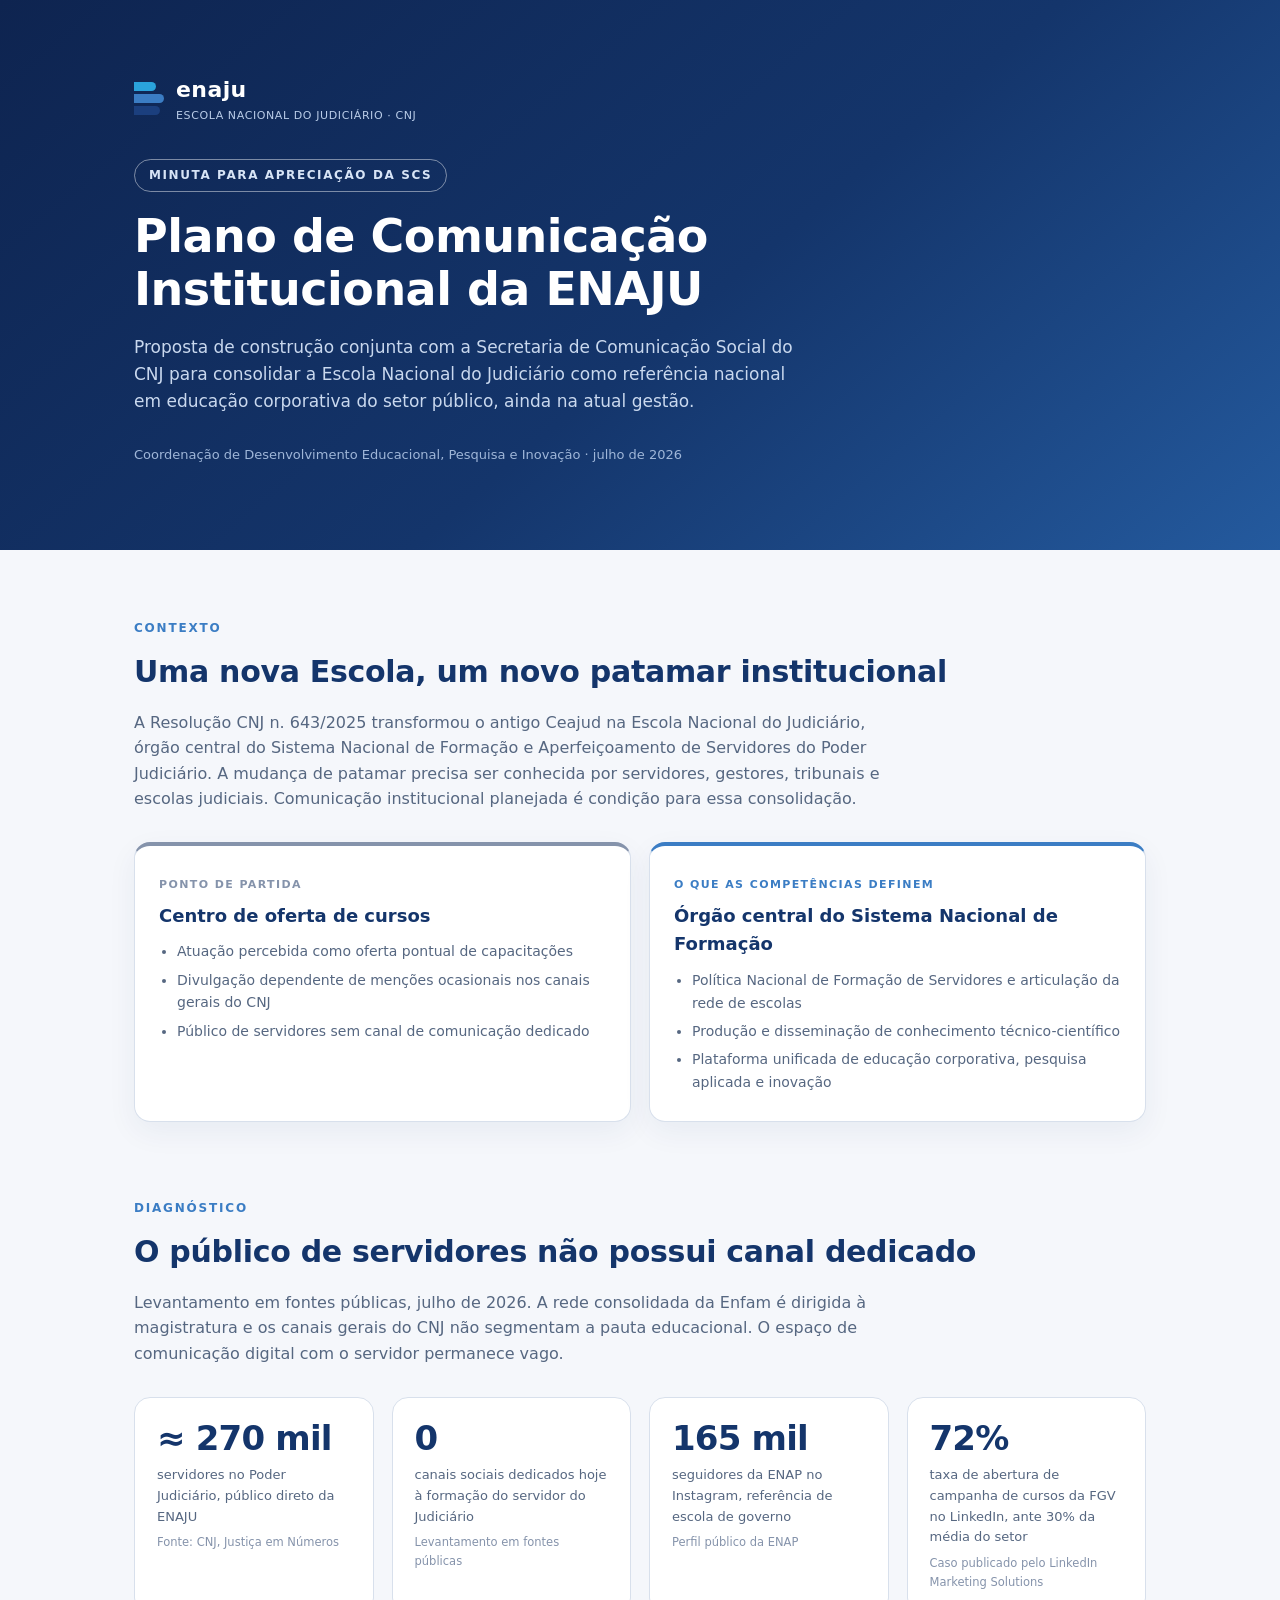
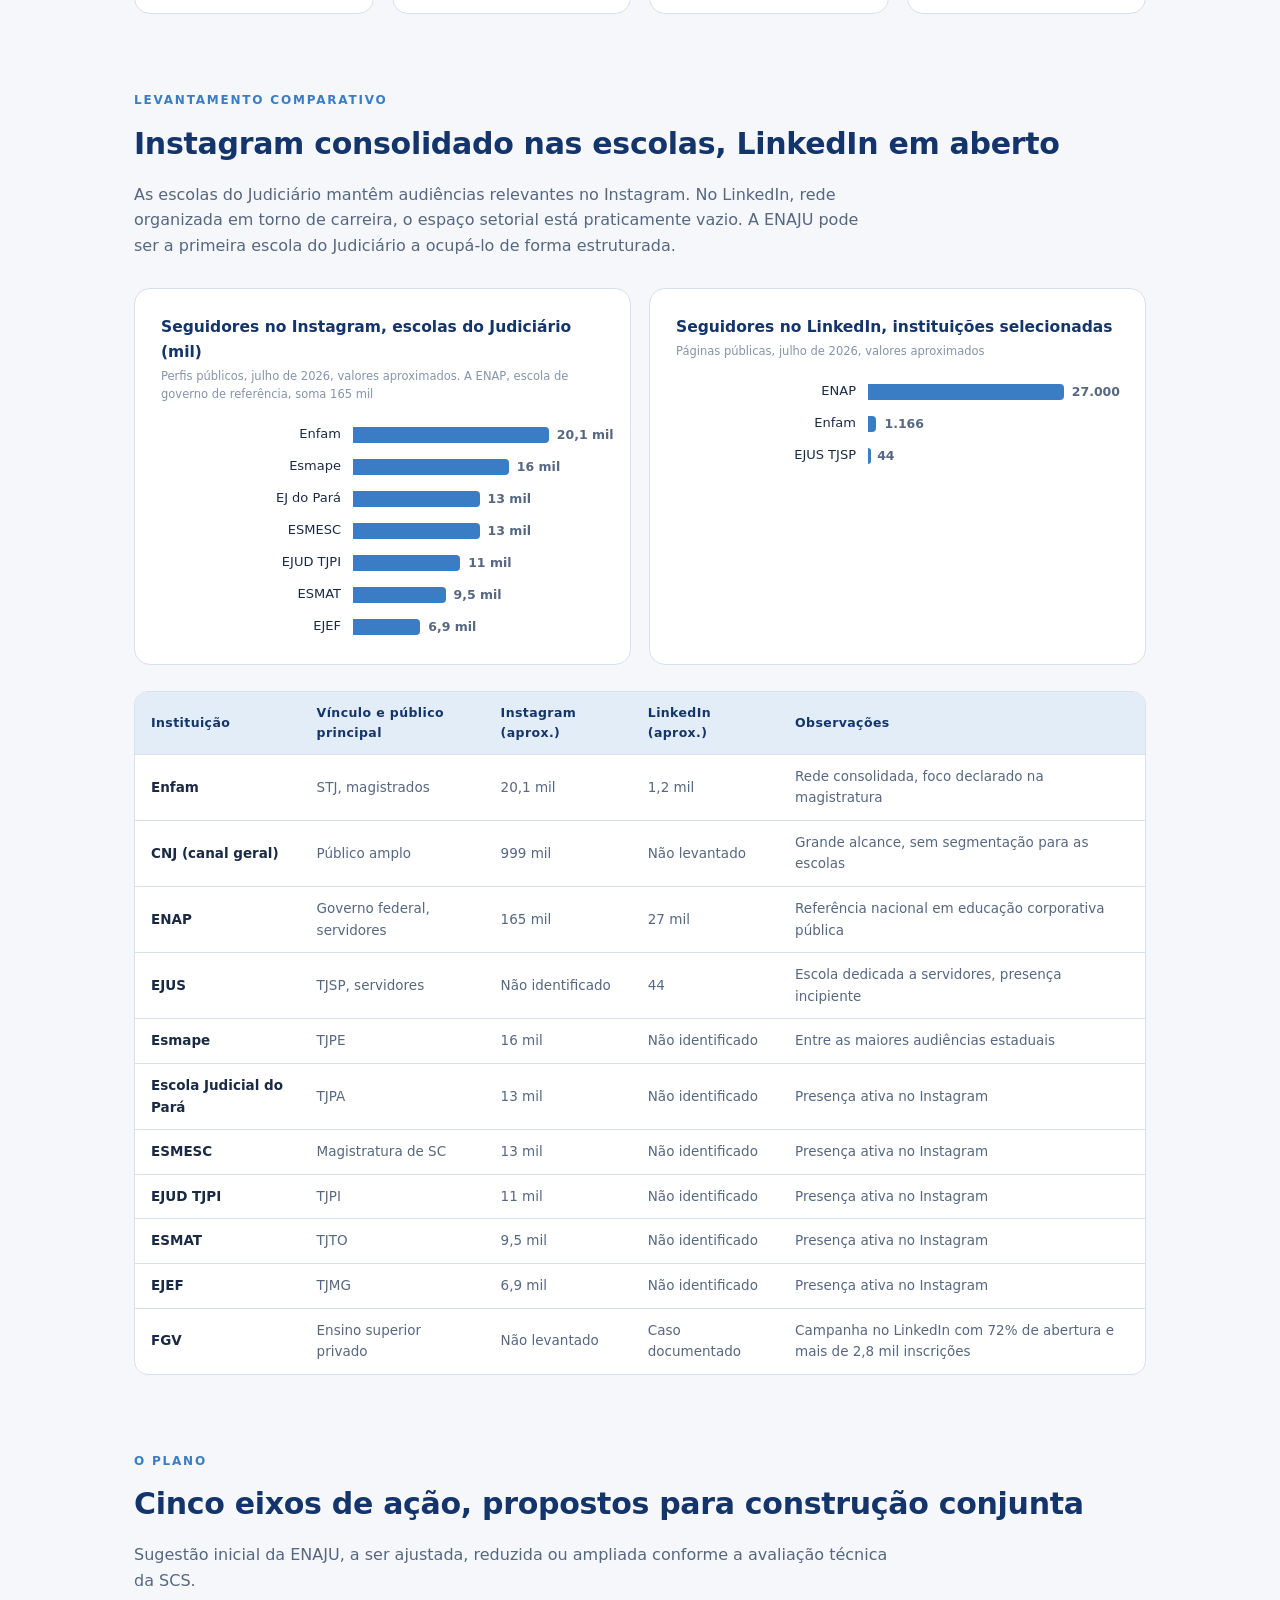
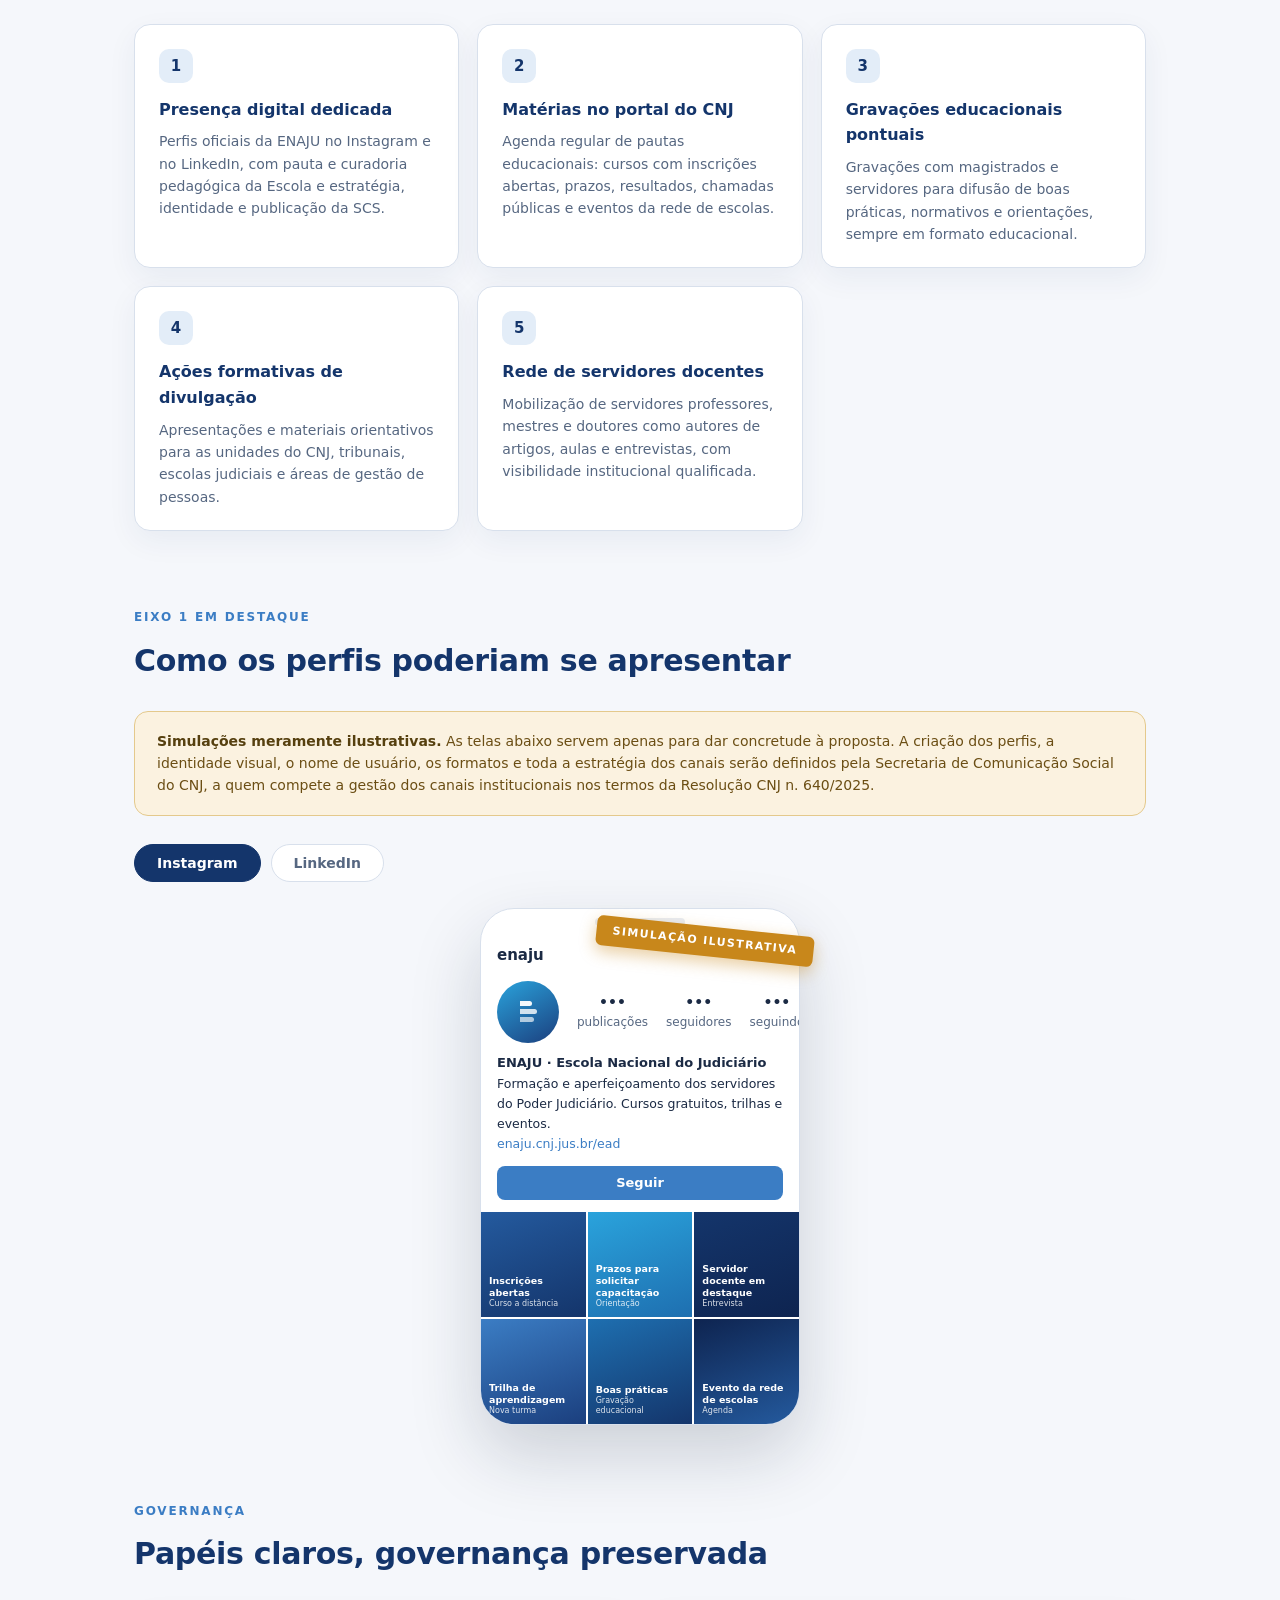
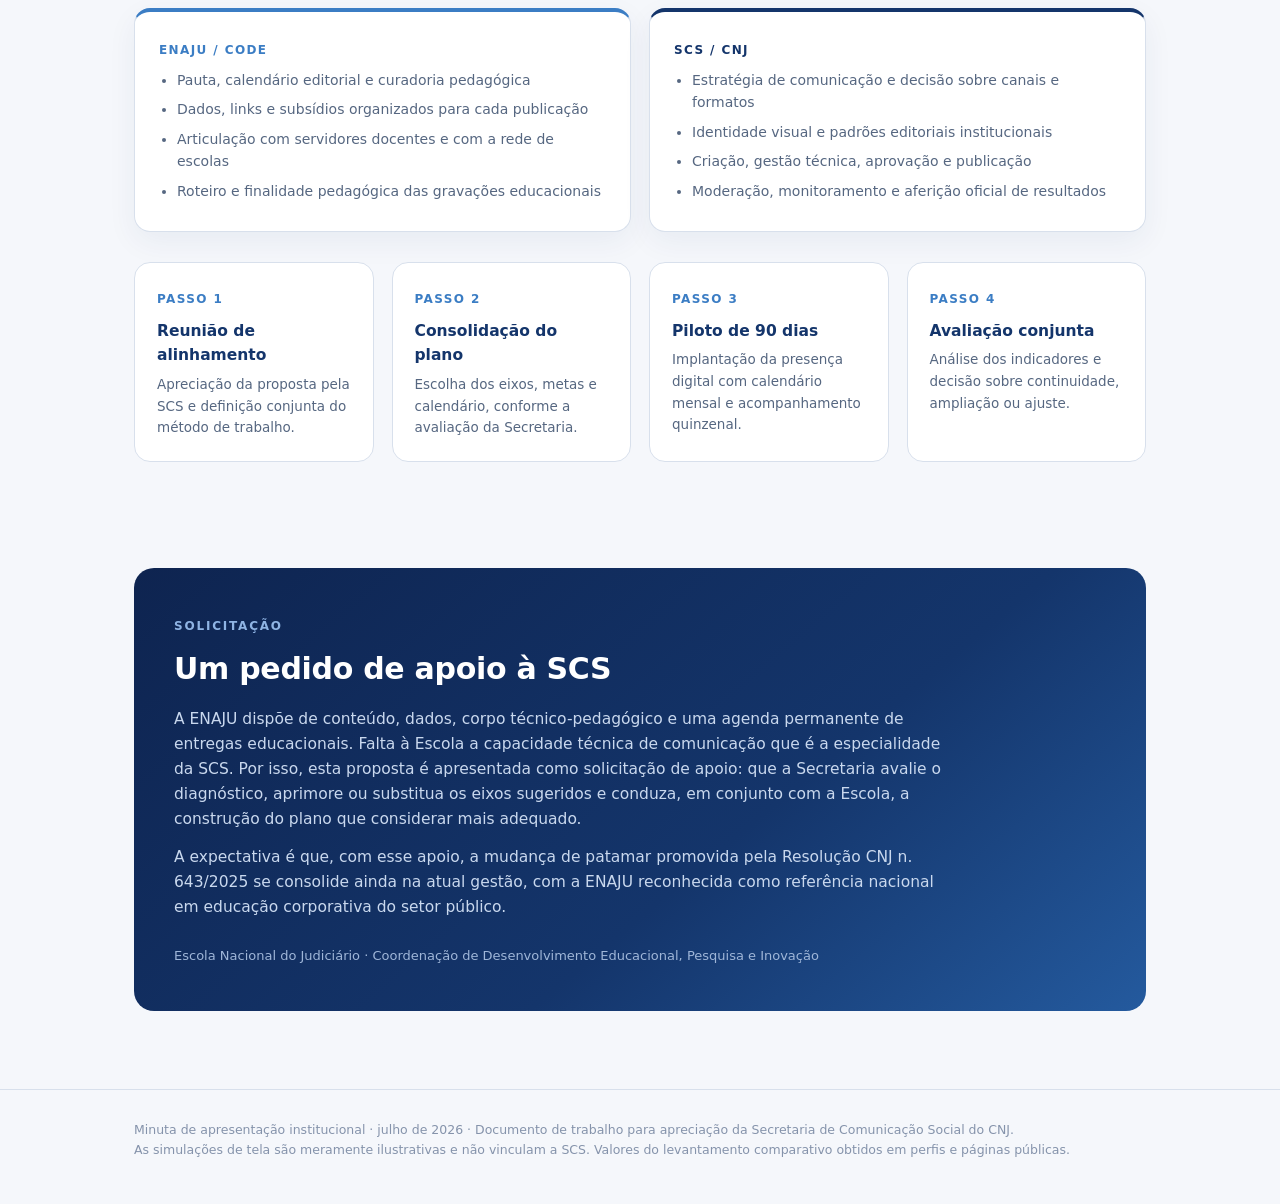
==== painel-cursos/plano-comunicacao.html @ 7cca972a "Publica apresentacao do Plano de Comunicacao Institucional da ENAJU Co-Authored-By: Claude Fable 5 <" ====
<!doctype html>
<html lang="pt-BR">
<head>
<meta charset="utf-8">
<meta name="viewport" content="width=device-width, initial-scale=1">
<title>Plano de Comunicação Institucional da ENAJU</title>
<style>
  :root {
    color-scheme: light;
    --navy: #14356B;
    --azure: #3B7DC4;
    --azure-soft: #E3EDF8;
    --sky: #2AA3DC;
    --deep: #1B3F7E;
    --ink: #1B2A44;
    --dim: #566781;
    --muted: #8593AB;
    --paper: #F5F7FB;
    --card: #FFFFFF;
    --rule: #D8E0EC;
    --gold: #C8871B;
    --gold-bg: #FBF2E0;
  }
  * { box-sizing: border-box; margin: 0; }
  html { scroll-behavior: smooth; }
  body {
    background: var(--paper);
    color: var(--ink);
    font-family: "Segoe UI", system-ui, -apple-system, sans-serif;
    line-height: 1.6;
  }
  .wrap { max-width: 1060px; margin: 0 auto; padding: 0 24px; }

  /* ---------- marca ---------- */
  .logo { display: inline-flex; align-items: center; gap: 12px; }
  .logo-books { display: flex; flex-direction: column; gap: 3px; align-items: flex-start; }
  .logo-books span { display: block; height: 9px; border-radius: 0 6px 6px 0; }
  .logo-books span:nth-child(1) { width: 22px; background: var(--sky); }
  .logo-books span:nth-child(2) { width: 30px; background: var(--azure); }
  .logo-books span:nth-child(3) { width: 26px; background: var(--deep); }
  .logo-name { font-weight: 700; letter-spacing: .4px; color: #5A5F66; font-size: 22px; }
  .logo-name small { display: block; font-weight: 400; font-size: 11px; letter-spacing: .6px; color: var(--dim); }

  /* ---------- hero ---------- */
  header.hero {
    background: linear-gradient(140deg, #0E2450 0%, var(--navy) 55%, #245A9E 100%);
    color: #fff; padding: 72px 0 84px;
  }
  header.hero .logo-name { color: #fff; }
  header.hero .logo-name small { color: #B9CCE8; }
  .hero-badge {
    display: inline-block; margin: 34px 0 18px; padding: 6px 14px;
    border: 1px solid rgba(255,255,255,.45); border-radius: 999px;
    font-size: 12px; letter-spacing: 1.6px; font-weight: 600; color: #D7E4F6;
  }
  header.hero h1 { font-size: clamp(30px, 4.6vw, 46px); line-height: 1.15; letter-spacing: -.5px; max-width: 20ch; }
  header.hero p.sub { margin-top: 18px; max-width: 62ch; font-size: 17px; color: #C9D8EE; }
  .hero-meta { margin-top: 30px; font-size: 13px; color: #9FB6D8; }

  /* ---------- seções ---------- */
  section { padding: 64px 0 8px; }
  .eyebrow { font-size: 12px; font-weight: 700; letter-spacing: 1.8px; color: var(--azure); text-transform: uppercase; }
  h2 { font-size: clamp(22px, 3vw, 30px); letter-spacing: -.3px; margin: 8px 0 14px; color: var(--navy); }
  p.lead { max-width: 74ch; color: var(--dim); font-size: 16px; }

  .js .reveal { opacity: 0; transform: translateY(22px); transition: opacity .6s ease, transform .6s ease; }
  .js .reveal.visible { opacity: 1; transform: none; }
  @media print { .js .reveal { opacity: 1; transform: none; } }

  /* ---------- cards ---------- */
  .grid { display: grid; gap: 18px; margin-top: 30px; }
  .grid.c2 { grid-template-columns: repeat(auto-fit, minmax(300px, 1fr)); }
  .grid.c3 { grid-template-columns: repeat(auto-fit, minmax(240px, 1fr)); }
  .card {
    background: var(--card); border: 1px solid var(--rule); border-radius: 16px;
    padding: 24px 24px 22px; box-shadow: 0 10px 30px rgba(20,53,107,.06);
  }
  .card h3 { font-size: 16px; color: var(--navy); margin-bottom: 8px; }
  .card p { font-size: 14px; color: var(--dim); }
  .num {
    width: 34px; height: 34px; border-radius: 10px; display: grid; place-items: center;
    background: var(--azure-soft); color: var(--navy); font-weight: 700; font-size: 15px;
    margin-bottom: 14px;
  }

  .depara { display: grid; grid-template-columns: repeat(auto-fit, minmax(300px, 1fr)); gap: 18px; margin-top: 30px; }
  .depara .card.antes { border-top: 4px solid var(--muted); }
  .depara .card.depois { border-top: 4px solid var(--azure); }
  .depara .tag { font-size: 11px; font-weight: 700; letter-spacing: 1.4px; color: var(--muted); }
  .depara .card.depois .tag { color: var(--azure); }
  .depara h3 { font-size: 18px; margin: 6px 0 10px; }
  .depara ul { padding-left: 18px; font-size: 14px; color: var(--dim); }
  .depara li { margin: 6px 0; }

  /* ---------- stat tiles ---------- */
  .stats { display: grid; grid-template-columns: repeat(auto-fit, minmax(210px, 1fr)); gap: 18px; margin-top: 30px; }
  .stat { background: var(--card); border: 1px solid var(--rule); border-radius: 16px; padding: 22px; }
  .stat .v { font-size: 34px; font-weight: 700; letter-spacing: -.8px; color: var(--navy); line-height: 1.1; }
  .stat .l { margin-top: 8px; font-size: 13px; color: var(--dim); }
  .stat .s { margin-top: 6px; font-size: 11.5px; color: var(--muted); }

  /* ---------- gráficos de barras ---------- */
  .chart-card { background: var(--card); border: 1px solid var(--rule); border-radius: 16px; padding: 26px; }
  .chart-card h3 { font-size: 15.5px; color: var(--navy); }
  .chart-card .src { font-size: 11.5px; color: var(--muted); margin-top: 2px; }
  .bars { margin-top: 20px; display: grid; gap: 10px; }
  .brow { display: grid; grid-template-columns: 180px 1fr; align-items: center; gap: 12px; }
  .brow .bl { font-size: 13px; color: var(--ink); text-align: right; }
  .btrack { position: relative; height: 22px; }
  .bar {
    position: absolute; left: 0; top: 3px; height: 16px; min-width: 3px;
    background: var(--azure); border-radius: 0 4px 4px 0;
    transform-origin: left; transform: scaleX(0); transition: transform .8s cubic-bezier(.2,.7,.2,1);
    cursor: default;
  }
  .visible .bar { transform: scaleX(1); }
  .bv { position: absolute; top: 1px; font-size: 12.5px; font-weight: 600; color: var(--dim); white-space: nowrap; }
  #tooltip {
    position: fixed; z-index: 50; pointer-events: none; display: none;
    background: var(--navy); color: #fff; font-size: 12.5px; padding: 7px 11px;
    border-radius: 8px; box-shadow: 0 8px 24px rgba(14,31,58,.3);
  }

  /* ---------- tabela ---------- */
  .tbl-wrap { overflow-x: auto; margin-top: 26px; border: 1px solid var(--rule); border-radius: 14px; background: var(--card); }
  table { border-collapse: collapse; width: 100%; font-size: 13.5px; min-width: 720px; }
  th, td { padding: 11px 16px; text-align: left; border-bottom: 1px solid var(--rule); }
  th { background: var(--azure-soft); color: var(--navy); font-size: 12.5px; letter-spacing: .4px; }
  td { color: var(--dim); }
  td:first-child { color: var(--ink); font-weight: 600; }
  tr:last-child td { border-bottom: 0; }

  /* ---------- mockups ---------- */
  .disclaimer {
    margin-top: 26px; border: 1px solid #E4C98C; background: var(--gold-bg);
    border-radius: 14px; padding: 18px 22px; font-size: 14px; color: #6B4E14;
  }
  .disclaimer strong { color: #56400F; }
  .tabs { display: flex; gap: 10px; margin-top: 28px; }
  .tabs button {
    border: 1px solid var(--rule); background: var(--card); color: var(--dim);
    padding: 10px 22px; border-radius: 999px; font-size: 14px; font-weight: 600;
    cursor: pointer; transition: all .15s ease; font-family: inherit;
  }
  .tabs button.active { background: var(--navy); border-color: var(--navy); color: #fff; }
  .mock-stage { margin-top: 26px; display: grid; place-items: center; }
  .mock-panel { display: none; width: 100%; }
  .mock-panel.active { display: grid; place-items: center; animation: fadein .4s ease; }
  @keyframes fadein { from { opacity: 0; transform: translateY(10px); } to { opacity: 1; transform: none; } }

  .mockshell { position: relative; }
  .ribbon {
    position: absolute; z-index: 5; top: 18px; right: -14px;
    background: var(--gold); color: #fff; font-size: 11px; font-weight: 700;
    letter-spacing: 1.4px; padding: 6px 16px; border-radius: 6px;
    transform: rotate(6deg); box-shadow: 0 6px 16px rgba(200,135,27,.4);
  }

  /* Instagram phone */
  .phone {
    width: 320px; background: #fff; border: 1px solid var(--rule); border-radius: 34px;
    box-shadow: 0 30px 70px rgba(14,31,58,.18); overflow: hidden;
  }
  .phone .notch { height: 26px; display: grid; place-items: center; }
  .phone .notch i { width: 90px; height: 8px; border-radius: 999px; background: #E8ECF3; }
  .ig-top { display: flex; align-items: center; justify-content: space-between; padding: 8px 16px 0; font-weight: 700; font-size: 15px; }
  .ig-top .dots { color: var(--muted); letter-spacing: 2px; }
  .ig-head { display: flex; gap: 18px; align-items: center; padding: 14px 16px 6px; }
  .avatar {
    width: 62px; height: 62px; border-radius: 50%; flex: 0 0 auto;
    background: linear-gradient(150deg, var(--sky), var(--deep));
    display: grid; place-items: center;
  }
  .avatar .logo-books span { height: 5px; border-radius: 0 3px 3px 0; }
  .avatar .logo-books span:nth-child(1) { width: 12px; background: #fff; opacity: .95; }
  .avatar .logo-books span:nth-child(2) { width: 17px; background: #fff; opacity: .8; }
  .avatar .logo-books span:nth-child(3) { width: 14px; background: #fff; opacity: .65; }
  .ig-stats { display: flex; gap: 18px; font-size: 12px; color: var(--dim); text-align: center; }
  .ig-stats b { display: block; font-size: 14px; color: var(--ink); }
  .ig-bio { padding: 4px 16px 12px; font-size: 12.5px; }
  .ig-bio b { font-size: 13px; }
  .ig-bio .link { color: var(--azure); }
  .ig-btn { margin: 0 16px 12px; text-align: center; background: var(--azure); color: #fff; font-size: 13px; font-weight: 600; border-radius: 8px; padding: 7px; }
  .ig-grid { display: grid; grid-template-columns: repeat(3, 1fr); gap: 2px; }
  .post {
    aspect-ratio: 1; display: flex; flex-direction: column; justify-content: flex-end;
    padding: 8px; color: #fff; font-size: 9.5px; font-weight: 600; line-height: 1.25;
  }
  .post small { font-weight: 400; opacity: .85; font-size: 8px; }
  .p1 { background: linear-gradient(160deg, #245A9E, #14356B); }
  .p2 { background: linear-gradient(160deg, #2AA3DC, #1E6FB0); }
  .p3 { background: linear-gradient(160deg, #14356B, #0E2450); }
  .p4 { background: linear-gradient(160deg, #3B7DC4, #1B3F7E); }
  .p5 { background: linear-gradient(160deg, #1E6FB0, #14356B); }
  .p6 { background: linear-gradient(160deg, #0E2450, #245A9E); }

  /* LinkedIn card */
  .li-card {
    width: min(560px, 100%); background: #fff; border: 1px solid var(--rule);
    border-radius: 16px; overflow: hidden; box-shadow: 0 30px 70px rgba(14,31,58,.18);
  }
  .li-banner { height: 96px; background: linear-gradient(120deg, #0E2450, #245A9E 60%, #2AA3DC); position: relative; }
  .li-banner .logo-name { position: absolute; right: 18px; bottom: 12px; color: #fff; font-size: 16px; opacity: .9; }
  .li-body { padding: 0 22px 20px; }
  .li-avatar {
    width: 84px; height: 84px; border-radius: 12px; border: 3px solid #fff;
    margin-top: -42px; background: linear-gradient(150deg, var(--sky), var(--deep));
    display: grid; place-items: center;
  }
  .li-avatar .logo-books span { height: 7px; }
  .li-avatar .logo-books span:nth-child(1) { width: 16px; background: #fff; opacity: .95; }
  .li-avatar .logo-books span:nth-child(2) { width: 23px; background: #fff; opacity: .8; }
  .li-avatar .logo-books span:nth-child(3) { width: 19px; background: #fff; opacity: .65; }
  .li-body h3 { font-size: 19px; margin-top: 10px; color: var(--ink); }
  .li-body .sub { font-size: 13.5px; color: var(--dim); }
  .li-body .meta { font-size: 12.5px; color: var(--muted); margin-top: 4px; }
  .li-actions { display: flex; gap: 10px; margin-top: 14px; }
  .li-actions .follow { background: var(--azure); color: #fff; font-weight: 600; font-size: 13.5px; border-radius: 999px; padding: 7px 20px; }
  .li-actions .more { border: 1px solid var(--rule); color: var(--dim); font-size: 13.5px; border-radius: 999px; padding: 7px 20px; }
  .li-post { border-top: 1px solid var(--rule); margin-top: 18px; padding-top: 16px; }
  .li-post .ph { display: flex; gap: 10px; align-items: center; }
  .li-post .ph .mini { width: 38px; height: 38px; border-radius: 8px; background: linear-gradient(150deg, var(--sky), var(--deep)); }
  .li-post .ph b { font-size: 13.5px; display: block; }
  .li-post .ph small { font-size: 11.5px; color: var(--muted); }
  .li-post p { font-size: 13px; color: var(--ink); margin-top: 10px; }
  .li-post .thumb {
    margin-top: 12px; border-radius: 10px; padding: 22px 20px; color: #fff;
    background: linear-gradient(140deg, #14356B, #2AA3DC);
    font-weight: 700; font-size: 16px; line-height: 1.3;
  }
  .li-post .thumb small { display: block; font-weight: 400; font-size: 11.5px; opacity: .85; margin-top: 6px; }
  .li-post .react { margin-top: 10px; font-size: 12px; color: var(--muted); }

  /* ---------- matriz / timeline ---------- */
  .matriz { display: grid; grid-template-columns: repeat(auto-fit, minmax(300px, 1fr)); gap: 18px; margin-top: 30px; }
  .matriz .card ul { padding-left: 18px; font-size: 14px; color: var(--dim); }
  .matriz .card li { margin: 7px 0; }
  .matriz .who { font-size: 12px; font-weight: 700; letter-spacing: 1.4px; }
  .matriz .enaju .who { color: var(--azure); }
  .matriz .scs .who { color: var(--navy); }
  .matriz .card.enaju { border-top: 4px solid var(--azure); }
  .matriz .card.scs { border-top: 4px solid var(--navy); }

  .timeline { display: grid; grid-template-columns: repeat(auto-fit, minmax(220px, 1fr)); gap: 18px; margin-top: 30px; }
  .step { position: relative; background: var(--card); border: 1px solid var(--rule); border-radius: 16px; padding: 22px; }
  .step .k { font-size: 12px; font-weight: 700; letter-spacing: 1.4px; color: var(--azure); }
  .step h3 { font-size: 15.5px; color: var(--navy); margin: 8px 0 6px; }
  .step p { font-size: 13.5px; color: var(--dim); }

  /* ---------- pedido ---------- */
  .pedido {
    margin-top: 34px; background: linear-gradient(140deg, #0E2450, var(--navy) 60%, #245A9E);
    border-radius: 20px; color: #fff; padding: 44px 40px;
  }
  .pedido h2 { color: #fff; }
  .pedido p { max-width: 78ch; color: #C9D8EE; font-size: 15.5px; }
  .pedido .sig { margin-top: 26px; font-size: 13px; color: #9FB6D8; }

  footer.page {
    margin-top: 70px; padding: 30px 0 44px; border-top: 1px solid var(--rule);
    font-size: 12.5px; color: var(--muted);
  }
  @media (max-width: 640px) {
    .brow { grid-template-columns: 110px 1fr; }
    .brow .bl { font-size: 11.5px; }
    header.hero { padding: 52px 0 60px; }
  }
</style>
</head>
<body>

<div id="tooltip" role="presentation"></div>

<header class="hero">
  <div class="wrap">
    <span class="logo" aria-label="ENAJU">
      <span class="logo-books" aria-hidden="true"><span></span><span></span><span></span></span>
      <span class="logo-name">enaju<small>ESCOLA NACIONAL DO JUDICIÁRIO · CNJ</small></span>
    </span>
    <div><span class="hero-badge">MINUTA PARA APRECIAÇÃO DA SCS</span></div>
    <h1>Plano de Comunicação Institucional da ENAJU</h1>
    <p class="sub">Proposta de construção conjunta com a Secretaria de Comunicação Social do CNJ para consolidar a Escola Nacional do Judiciário como referência nacional em educação corporativa do setor público, ainda na atual gestão.</p>
    <p class="hero-meta">Coordenação de Desenvolvimento Educacional, Pesquisa e Inovação · julho de 2026</p>
  </div>
</header>

<section>
  <div class="wrap reveal">
    <span class="eyebrow">Contexto</span>
    <h2>Uma nova Escola, um novo patamar institucional</h2>
    <p class="lead">A Resolução CNJ n. 643/2025 transformou o antigo Ceajud na Escola Nacional do Judiciário, órgão central do Sistema Nacional de Formação e Aperfeiçoamento de Servidores do Poder Judiciário. A mudança de patamar precisa ser conhecida por servidores, gestores, tribunais e escolas judiciais. Comunicação institucional planejada é condição para essa consolidação.</p>
    <div class="depara">
      <div class="card antes">
        <span class="tag">PONTO DE PARTIDA</span>
        <h3>Centro de oferta de cursos</h3>
        <ul>
          <li>Atuação percebida como oferta pontual de capacitações</li>
          <li>Divulgação dependente de menções ocasionais nos canais gerais do CNJ</li>
          <li>Público de servidores sem canal de comunicação dedicado</li>
        </ul>
      </div>
      <div class="card depois">
        <span class="tag">O QUE AS COMPETÊNCIAS DEFINEM</span>
        <h3>Órgão central do Sistema Nacional de Formação</h3>
        <ul>
          <li>Política Nacional de Formação de Servidores e articulação da rede de escolas</li>
          <li>Produção e disseminação de conhecimento técnico-científico</li>
          <li>Plataforma unificada de educação corporativa, pesquisa aplicada e inovação</li>
        </ul>
      </div>
    </div>
  </div>
</section>

<section>
  <div class="wrap reveal">
    <span class="eyebrow">Diagnóstico</span>
    <h2>O público de servidores não possui canal dedicado</h2>
    <p class="lead">Levantamento em fontes públicas, julho de 2026. A rede consolidada da Enfam é dirigida à magistratura e os canais gerais do CNJ não segmentam a pauta educacional. O espaço de comunicação digital com o servidor permanece vago.</p>
    <div class="stats">
      <div class="stat"><div class="v">≈ 270 mil</div><div class="l">servidores no Poder Judiciário, público direto da ENAJU</div><div class="s">Fonte: CNJ, Justiça em Números</div></div>
      <div class="stat"><div class="v">0</div><div class="l">canais sociais dedicados hoje à formação do servidor do Judiciário</div><div class="s">Levantamento em fontes públicas</div></div>
      <div class="stat"><div class="v">165 mil</div><div class="l">seguidores da ENAP no Instagram, referência de escola de governo</div><div class="s">Perfil público da ENAP</div></div>
      <div class="stat"><div class="v">72%</div><div class="l">taxa de abertura de campanha de cursos da FGV no LinkedIn, ante 30% da média do setor</div><div class="s">Caso publicado pelo LinkedIn Marketing Solutions</div></div>
    </div>
  </div>
</section>

<section>
  <div class="wrap reveal">
    <span class="eyebrow">Levantamento comparativo</span>
    <h2>Instagram consolidado nas escolas, LinkedIn em aberto</h2>
    <p class="lead">As escolas do Judiciário mantêm audiências relevantes no Instagram. No LinkedIn, rede organizada em torno de carreira, o espaço setorial está praticamente vazio. A ENAJU pode ser a primeira escola do Judiciário a ocupá-lo de forma estruturada.</p>
    <div class="grid c2">
      <div class="chart-card">
        <h3>Seguidores no Instagram, escolas do Judiciário (mil)</h3>
        <p class="src">Perfis públicos, julho de 2026, valores aproximados. A ENAP, escola de governo de referência, soma 165 mil</p>
        <div class="bars" id="chart-ig"></div>
      </div>
      <div class="chart-card">
        <h3>Seguidores no LinkedIn, instituições selecionadas</h3>
        <p class="src">Páginas públicas, julho de 2026, valores aproximados</p>
        <div class="bars" id="chart-li"></div>
      </div>
    </div>
    <div class="tbl-wrap">
      <table aria-label="Tabela do levantamento comparativo">
        <thead>
          <tr><th>Instituição</th><th>Vínculo e público principal</th><th>Instagram (aprox.)</th><th>LinkedIn (aprox.)</th><th>Observações</th></tr>
        </thead>
        <tbody>
          <tr><td>Enfam</td><td>STJ, magistrados</td><td>20,1 mil</td><td>1,2 mil</td><td>Rede consolidada, foco declarado na magistratura</td></tr>
          <tr><td>CNJ (canal geral)</td><td>Público amplo</td><td>999 mil</td><td>Não levantado</td><td>Grande alcance, sem segmentação para as escolas</td></tr>
          <tr><td>ENAP</td><td>Governo federal, servidores</td><td>165 mil</td><td>27 mil</td><td>Referência nacional em educação corporativa pública</td></tr>
          <tr><td>EJUS</td><td>TJSP, servidores</td><td>Não identificado</td><td>44</td><td>Escola dedicada a servidores, presença incipiente</td></tr>
          <tr><td>Esmape</td><td>TJPE</td><td>16 mil</td><td>Não identificado</td><td>Entre as maiores audiências estaduais</td></tr>
          <tr><td>Escola Judicial do Pará</td><td>TJPA</td><td>13 mil</td><td>Não identificado</td><td>Presença ativa no Instagram</td></tr>
          <tr><td>ESMESC</td><td>Magistratura de SC</td><td>13 mil</td><td>Não identificado</td><td>Presença ativa no Instagram</td></tr>
          <tr><td>EJUD TJPI</td><td>TJPI</td><td>11 mil</td><td>Não identificado</td><td>Presença ativa no Instagram</td></tr>
          <tr><td>ESMAT</td><td>TJTO</td><td>9,5 mil</td><td>Não identificado</td><td>Presença ativa no Instagram</td></tr>
          <tr><td>EJEF</td><td>TJMG</td><td>6,9 mil</td><td>Não identificado</td><td>Presença ativa no Instagram</td></tr>
          <tr><td>FGV</td><td>Ensino superior privado</td><td>Não levantado</td><td>Caso documentado</td><td>Campanha no LinkedIn com 72% de abertura e mais de 2,8 mil inscrições</td></tr>
        </tbody>
      </table>
    </div>
  </div>
</section>

<section>
  <div class="wrap reveal">
    <span class="eyebrow">O plano</span>
    <h2>Cinco eixos de ação, propostos para construção conjunta</h2>
    <p class="lead">Sugestão inicial da ENAJU, a ser ajustada, reduzida ou ampliada conforme a avaliação técnica da SCS.</p>
    <div class="grid c3">
      <div class="card"><div class="num">1</div><h3>Presença digital dedicada</h3><p>Perfis oficiais da ENAJU no Instagram e no LinkedIn, com pauta e curadoria pedagógica da Escola e estratégia, identidade e publicação da SCS.</p></div>
      <div class="card"><div class="num">2</div><h3>Matérias no portal do CNJ</h3><p>Agenda regular de pautas educacionais: cursos com inscrições abertas, prazos, resultados, chamadas públicas e eventos da rede de escolas.</p></div>
      <div class="card"><div class="num">3</div><h3>Gravações educacionais pontuais</h3><p>Gravações com magistrados e servidores para difusão de boas práticas, normativos e orientações, sempre em formato educacional.</p></div>
      <div class="card"><div class="num">4</div><h3>Ações formativas de divulgação</h3><p>Apresentações e materiais orientativos para as unidades do CNJ, tribunais, escolas judiciais e áreas de gestão de pessoas.</p></div>
      <div class="card"><div class="num">5</div><h3>Rede de servidores docentes</h3><p>Mobilização de servidores professores, mestres e doutores como autores de artigos, aulas e entrevistas, com visibilidade institucional qualificada.</p></div>
    </div>
  </div>
</section>

<section>
  <div class="wrap reveal">
    <span class="eyebrow">Eixo 1 em destaque</span>
    <h2>Como os perfis poderiam se apresentar</h2>
    <div class="disclaimer">
      <strong>Simulações meramente ilustrativas.</strong> As telas abaixo servem apenas para dar concretude à proposta. A criação dos perfis, a identidade visual, o nome de usuário, os formatos e toda a estratégia dos canais serão definidos pela Secretaria de Comunicação Social do CNJ, a quem compete a gestão dos canais institucionais nos termos da Resolução CNJ n. 640/2025.
    </div>
    <div class="tabs" role="tablist">
      <button type="button" class="active" data-tab="ig" role="tab" aria-selected="true">Instagram</button>
      <button type="button" data-tab="li" role="tab" aria-selected="false">LinkedIn</button>
    </div>
    <div class="mock-stage">
      <div class="mock-panel active" id="tab-ig">
        <div class="mockshell">
          <span class="ribbon">SIMULAÇÃO ILUSTRATIVA</span>
          <div class="phone" aria-label="Simulação ilustrativa de perfil da ENAJU no Instagram">
            <div class="notch"><i></i></div>
            <div class="ig-top"><span>enaju</span><span class="dots">•••</span></div>
            <div class="ig-head">
              <span class="avatar"><span class="logo-books"><span></span><span></span><span></span></span></span>
              <div class="ig-stats">
                <span><b>•••</b>publicações</span>
                <span><b>•••</b>seguidores</span>
                <span><b>•••</b>seguindo</span>
              </div>
            </div>
            <div class="ig-bio">
              <b>ENAJU · Escola Nacional do Judiciário</b><br>
              Formação e aperfeiçoamento dos servidores do Poder Judiciário. Cursos gratuitos, trilhas e eventos.<br>
              <span class="link">enaju.cnj.jus.br/ead</span>
            </div>
            <div class="ig-btn">Seguir</div>
            <div class="ig-grid">
              <div class="post p1">Inscrições abertas<small>Curso a distância</small></div>
              <div class="post p2">Prazos para solicitar capacitação<small>Orientação</small></div>
              <div class="post p3">Servidor docente em destaque<small>Entrevista</small></div>
              <div class="post p4">Trilha de aprendizagem<small>Nova turma</small></div>
              <div class="post p5">Boas práticas<small>Gravação educacional</small></div>
              <div class="post p6">Evento da rede de escolas<small>Agenda</small></div>
            </div>
          </div>
        </div>
      </div>
      <div class="mock-panel" id="tab-li">
        <div class="mockshell">
          <span class="ribbon">SIMULAÇÃO ILUSTRATIVA</span>
          <div class="li-card" aria-label="Simulação ilustrativa de página da ENAJU no LinkedIn">
            <div class="li-banner"><span class="logo-name">enaju</span></div>
            <div class="li-body">
              <span class="li-avatar"><span class="logo-books"><span></span><span></span><span></span></span></span>
              <h3>ENAJU · Escola Nacional do Judiciário</h3>
              <p class="sub">Educação corporativa do Poder Judiciário. Cursos gratuitos, trilhas e desenvolvimento de carreira para servidores.</p>
              <p class="meta">Administração pública · Brasília, DF</p>
              <div class="li-actions"><span class="follow">+ Seguir</span><span class="more">Visitar site</span></div>
              <div class="li-post">
                <div class="ph">
                  <span class="mini"></span>
                  <span><b>ENAJU · Escola Nacional do Judiciário</b><small>Publicação ilustrativa</small></span>
                </div>
                <p>Estão abertas as inscrições para novo curso a distância, gratuito e com certificação, no ambiente virtual de aprendizagem da Escola.</p>
                <div class="thumb">Formação que avança com a sua carreira<small>enaju.cnj.jus.br/ead</small></div>
                <div class="react">Gostei · Comentar · Compartilhar</div>
              </div>
            </div>
          </div>
        </div>
      </div>
    </div>
  </div>
</section>

<section>
  <div class="wrap reveal">
    <span class="eyebrow">Governança</span>
    <h2>Papéis claros, governança preservada</h2>
    <div class="matriz">
      <div class="card enaju">
        <span class="who">ENAJU / CODE</span>
        <ul>
          <li>Pauta, calendário editorial e curadoria pedagógica</li>
          <li>Dados, links e subsídios organizados para cada publicação</li>
          <li>Articulação com servidores docentes e com a rede de escolas</li>
          <li>Roteiro e finalidade pedagógica das gravações educacionais</li>
        </ul>
      </div>
      <div class="card scs">
        <span class="who">SCS / CNJ</span>
        <ul>
          <li>Estratégia de comunicação e decisão sobre canais e formatos</li>
          <li>Identidade visual e padrões editoriais institucionais</li>
          <li>Criação, gestão técnica, aprovação e publicação</li>
          <li>Moderação, monitoramento e aferição oficial de resultados</li>
        </ul>
      </div>
    </div>
    <div class="timeline">
      <div class="step"><span class="k">PASSO 1</span><h3>Reunião de alinhamento</h3><p>Apreciação da proposta pela SCS e definição conjunta do método de trabalho.</p></div>
      <div class="step"><span class="k">PASSO 2</span><h3>Consolidação do plano</h3><p>Escolha dos eixos, metas e calendário, conforme a avaliação da Secretaria.</p></div>
      <div class="step"><span class="k">PASSO 3</span><h3>Piloto de 90 dias</h3><p>Implantação da presença digital com calendário mensal e acompanhamento quinzenal.</p></div>
      <div class="step"><span class="k">PASSO 4</span><h3>Avaliação conjunta</h3><p>Análise dos indicadores e decisão sobre continuidade, ampliação ou ajuste.</p></div>
    </div>
  </div>
</section>

<section>
  <div class="wrap reveal">
    <div class="pedido">
      <span class="eyebrow" style="color:#8FB4E4">Solicitação</span>
      <h2>Um pedido de apoio à SCS</h2>
      <p>A ENAJU dispõe de conteúdo, dados, corpo técnico-pedagógico e uma agenda permanente de entregas educacionais. Falta à Escola a capacidade técnica de comunicação que é a especialidade da SCS. Por isso, esta proposta é apresentada como solicitação de apoio: que a Secretaria avalie o diagnóstico, aprimore ou substitua os eixos sugeridos e conduza, em conjunto com a Escola, a construção do plano que considerar mais adequado.</p>
      <p style="margin-top:14px">A expectativa é que, com esse apoio, a mudança de patamar promovida pela Resolução CNJ n. 643/2025 se consolide ainda na atual gestão, com a ENAJU reconhecida como referência nacional em educação corporativa do setor público.</p>
      <p class="sig">Escola Nacional do Judiciário · Coordenação de Desenvolvimento Educacional, Pesquisa e Inovação</p>
    </div>
  </div>
</section>

<footer class="page">
  <div class="wrap">
    Minuta de apresentação institucional · julho de 2026 · Documento de trabalho para apreciação da Secretaria de Comunicação Social do CNJ.<br>
    As simulações de tela são meramente ilustrativas e não vinculam a SCS. Valores do levantamento comparativo obtidos em perfis e páginas públicas.
  </div>
</footer>

<script>
  document.documentElement.classList.add("js");
  const igData = [
    ["Enfam", 20.1],
    ["Esmape", 16],
    ["EJ do Pará", 13],
    ["ESMESC", 13],
    ["EJUD TJPI", 11],
    ["ESMAT", 9.5],
    ["EJEF", 6.9]
  ];
  const liData = [
    ["ENAP", 27000],
    ["Enfam", 1166],
    ["EJUS TJSP", 44]
  ];

  function fmt(v, mil) {
    return mil ? String(v).replace(".", ",") + " mil" : v.toLocaleString("pt-BR");
  }

  function renderBars(el, data, mil) {
    const max = Math.max(...data.map(d => d[1]));
    el.innerHTML = data.map(([name, v]) => {
      const w = Math.max(0.6, v / max * 100);
      return `<div class="brow">
        <span class="bl">${name}</span>
        <span class="btrack">
          <span class="bar" style="width:${w * 0.78}%" data-name="${name}" data-v="${fmt(v, mil)}"></span>
          <span class="bv" style="left:calc(${w * 0.78}% + 8px)">${fmt(v, mil)}</span>
        </span>
      </div>`;
    }).join("");
  }

  renderBars(document.getElementById("chart-ig"), igData, true);
  renderBars(document.getElementById("chart-li"), liData, false);

  const tip = document.getElementById("tooltip");
  document.addEventListener("mousemove", e => {
    const bar = e.target.closest(".bar");
    if (bar) {
      tip.style.display = "block";
      tip.textContent = bar.dataset.name + ": " + bar.dataset.v + " seguidores";
      tip.style.left = (e.clientX + 14) + "px";
      tip.style.top = (e.clientY - 10) + "px";
    } else {
      tip.style.display = "none";
    }
  });

  document.querySelectorAll(".tabs button").forEach(btn => {
    btn.addEventListener("click", () => {
      document.querySelectorAll(".tabs button").forEach(b => {
        b.classList.toggle("active", b === btn);
        b.setAttribute("aria-selected", b === btn ? "true" : "false");
      });
      document.querySelectorAll(".mock-panel").forEach(p =>
        p.classList.toggle("active", p.id === "tab-" + btn.dataset.tab));
    });
  });

  const io = new IntersectionObserver(entries => {
    entries.forEach(en => { if (en.isIntersecting) en.target.classList.add("visible"); });
  }, { threshold: 0.12 });
  document.querySelectorAll(".reveal").forEach(el => io.observe(el));
</script>
</body>
</html>
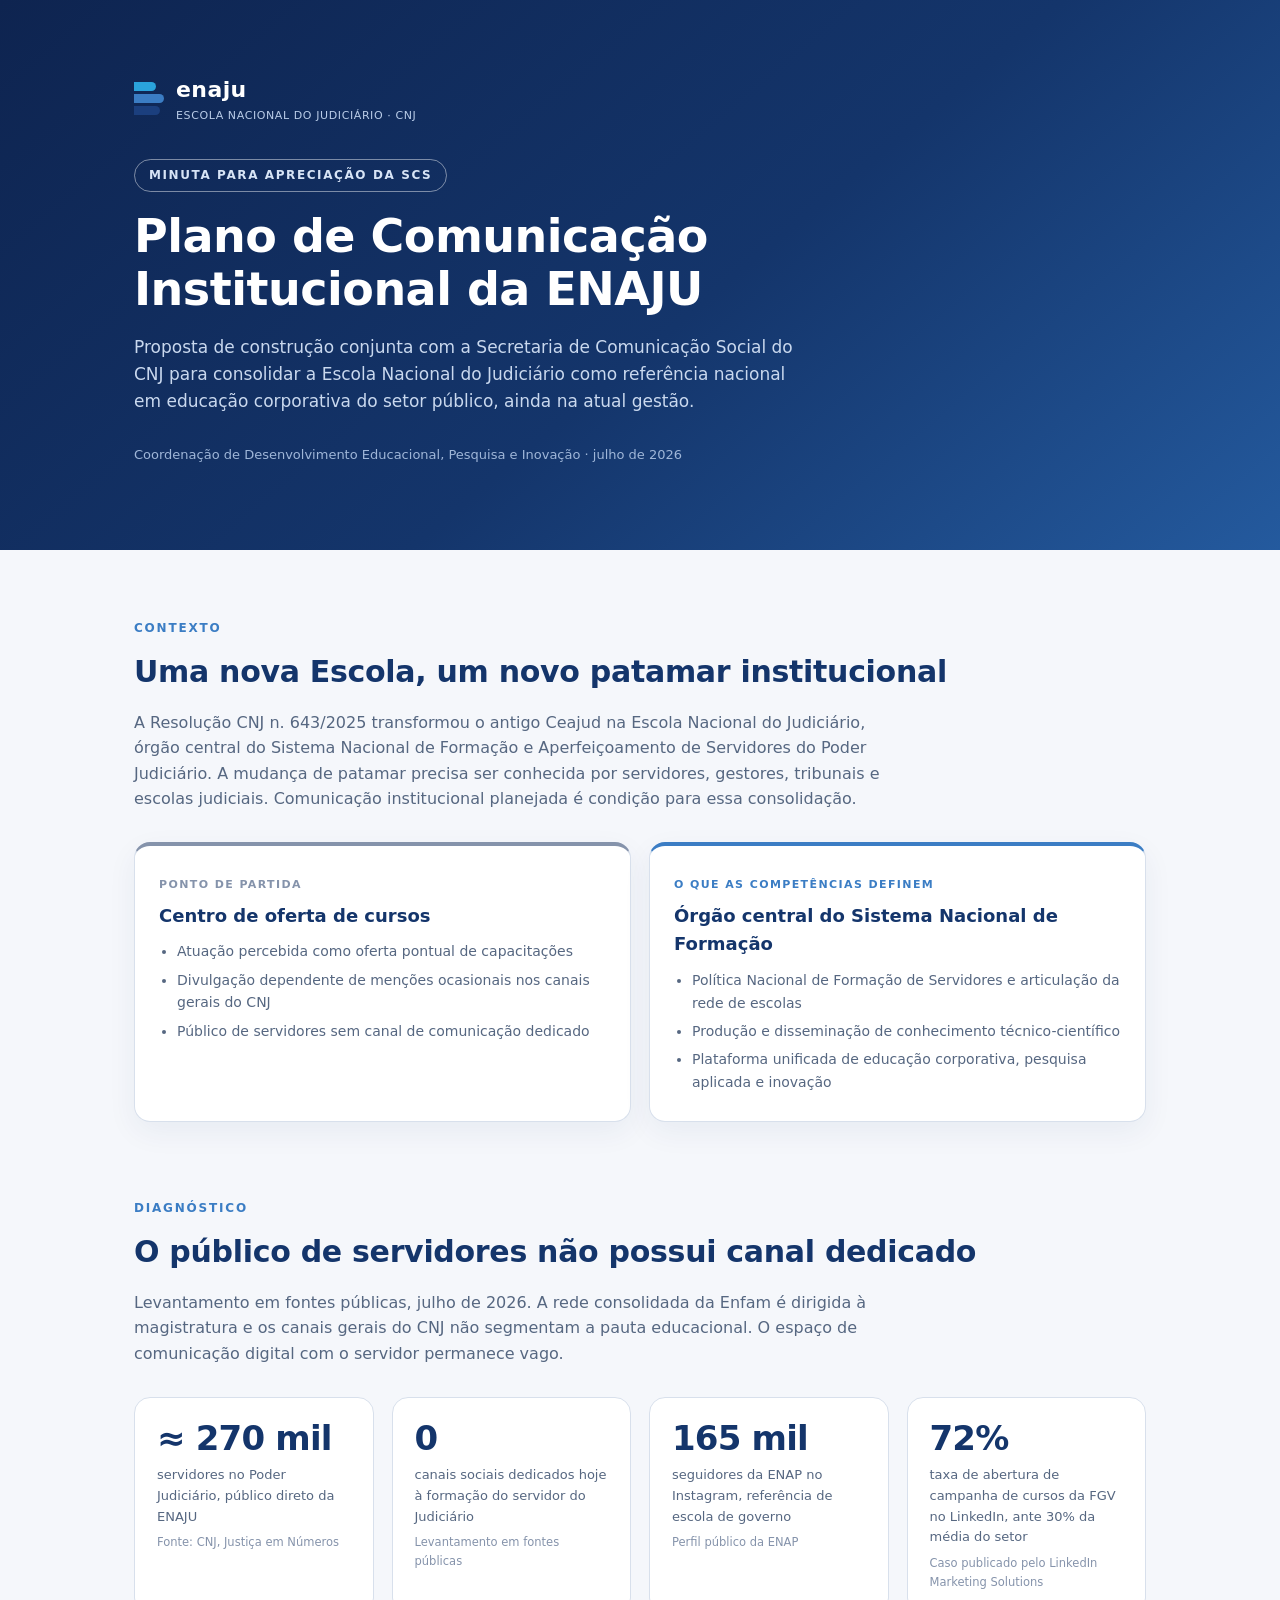
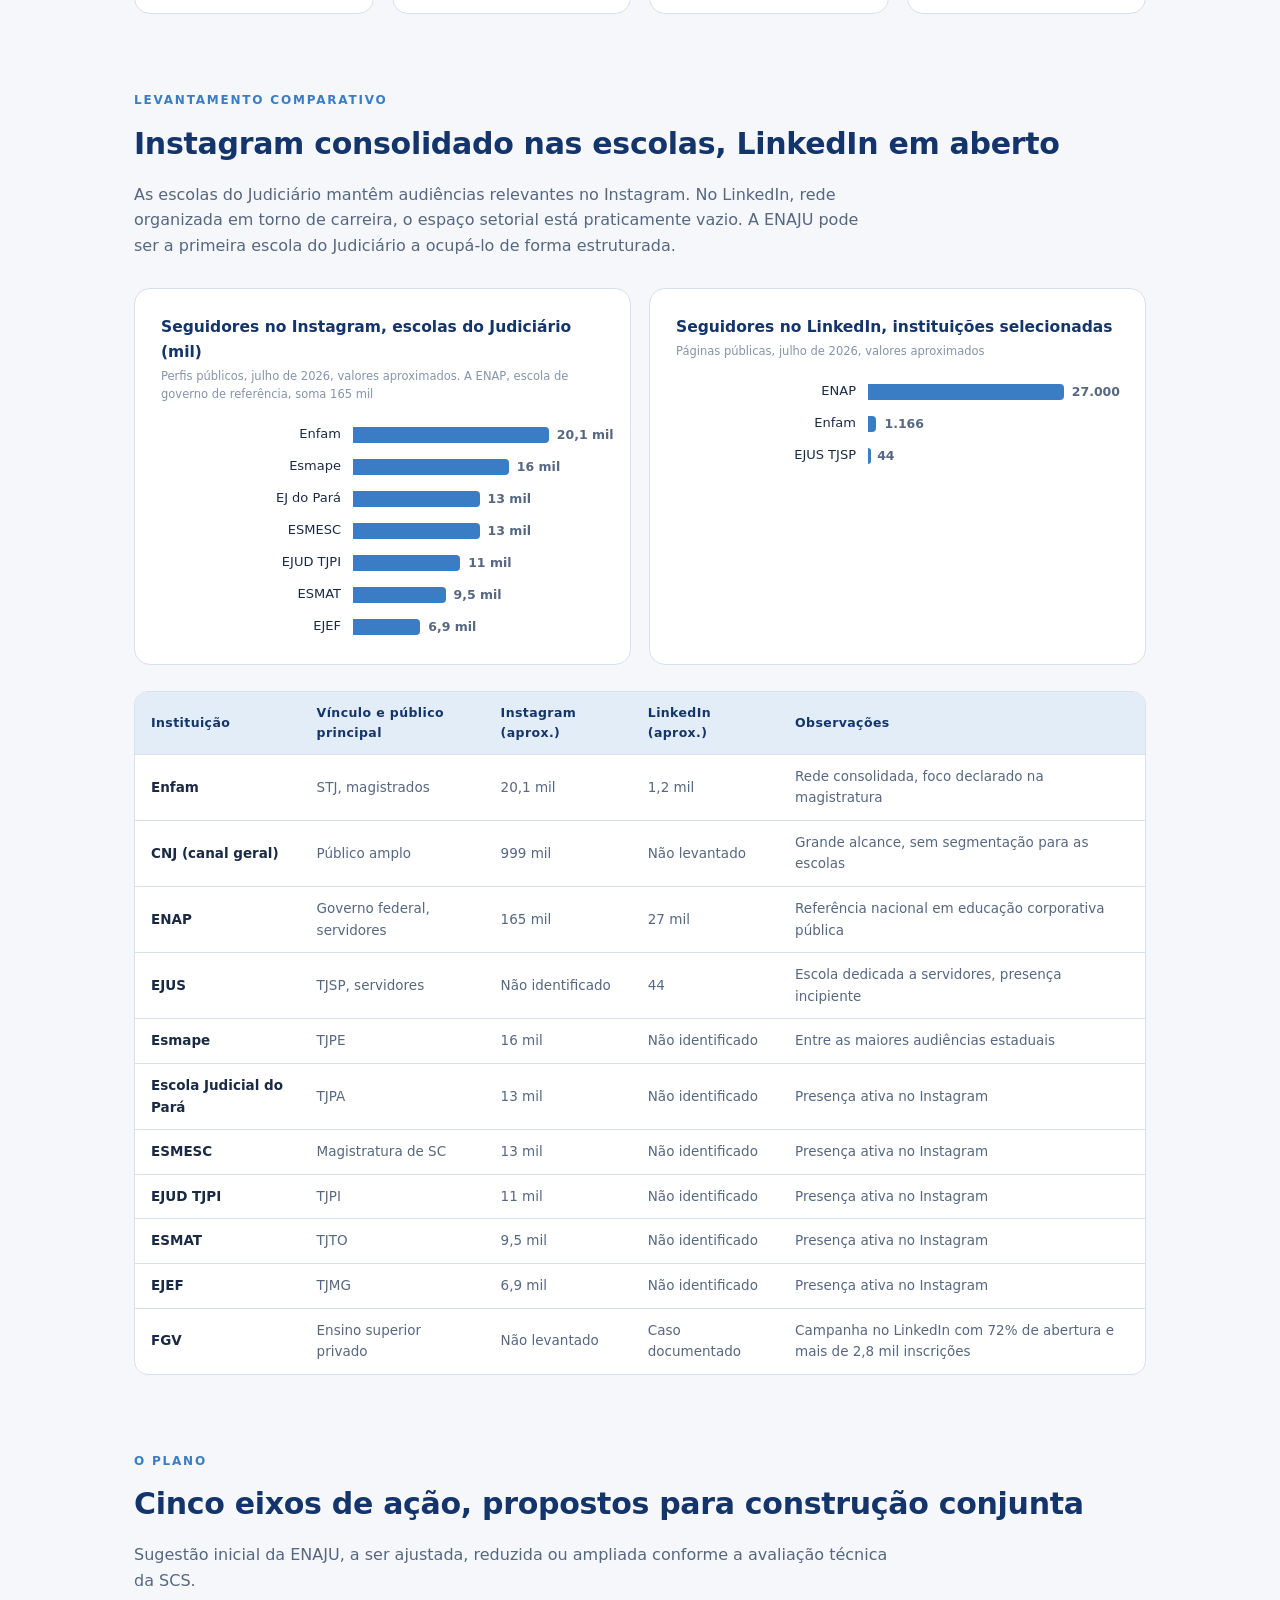
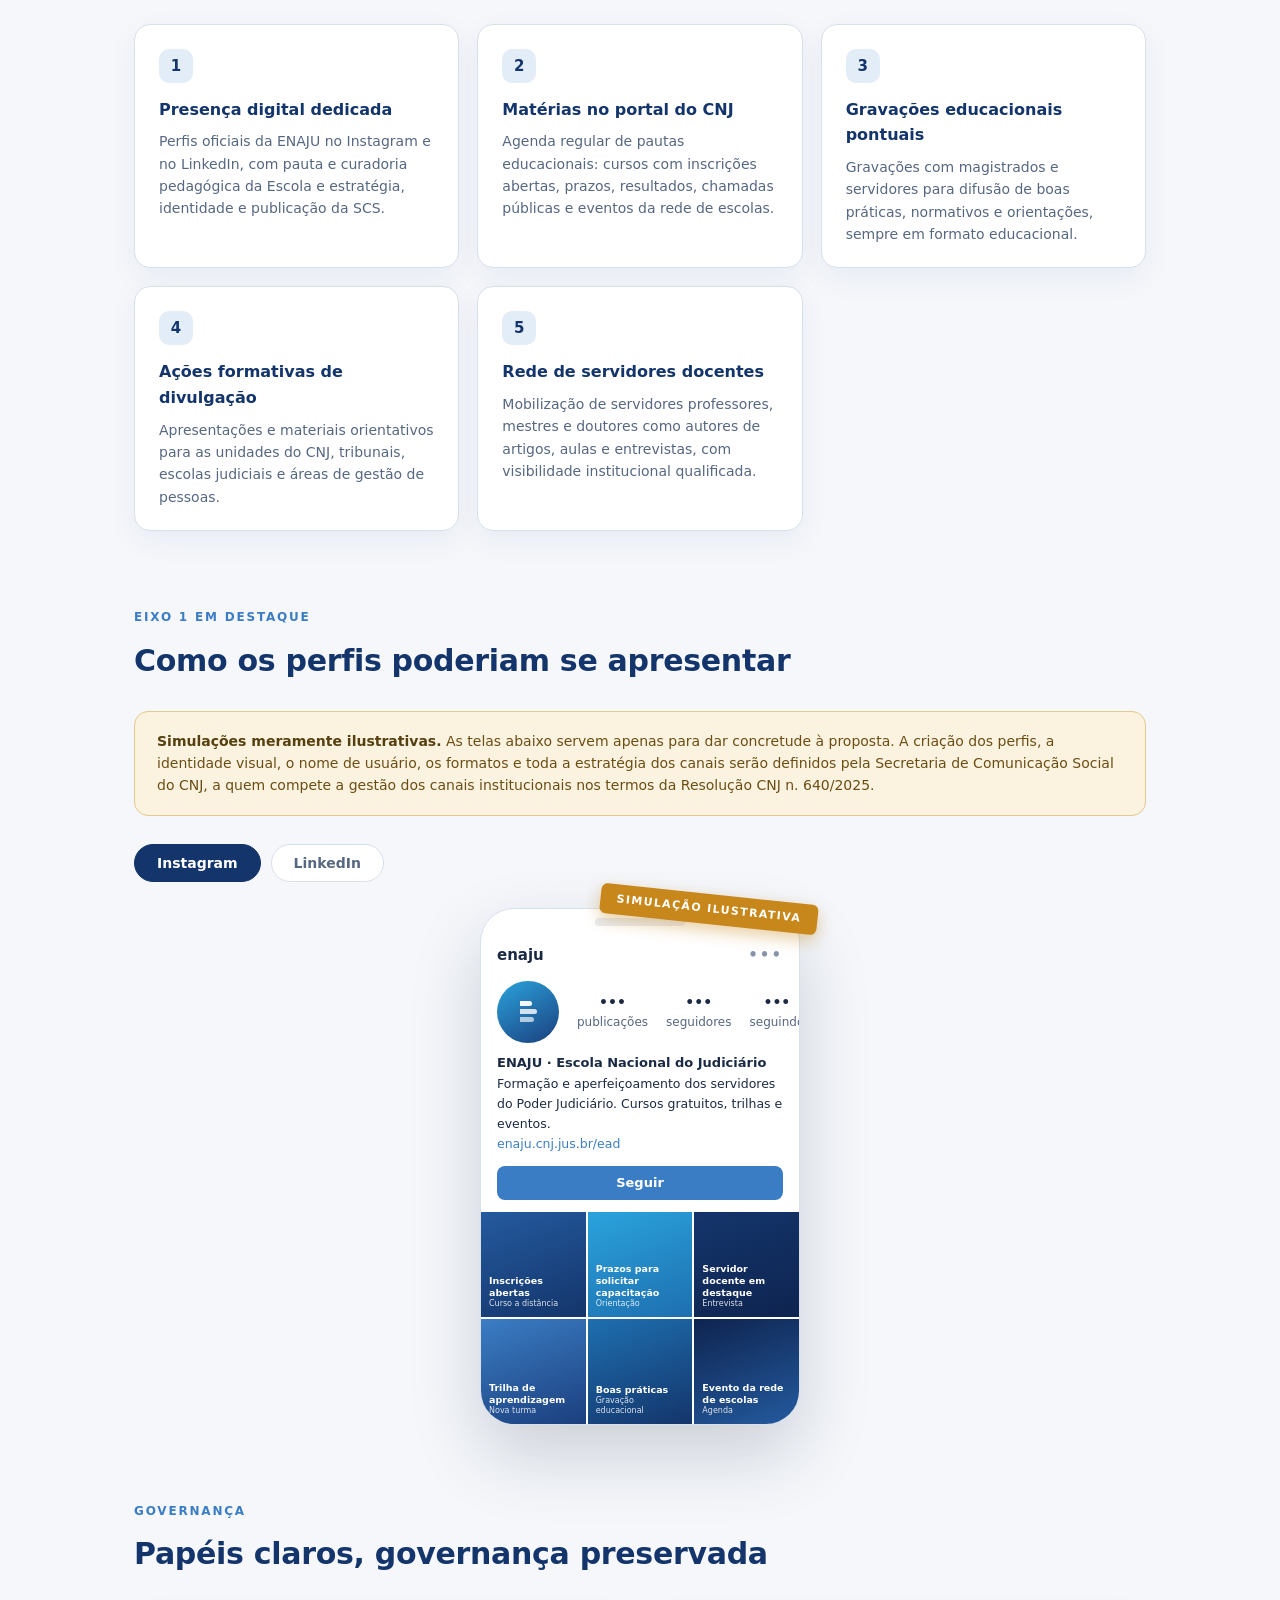
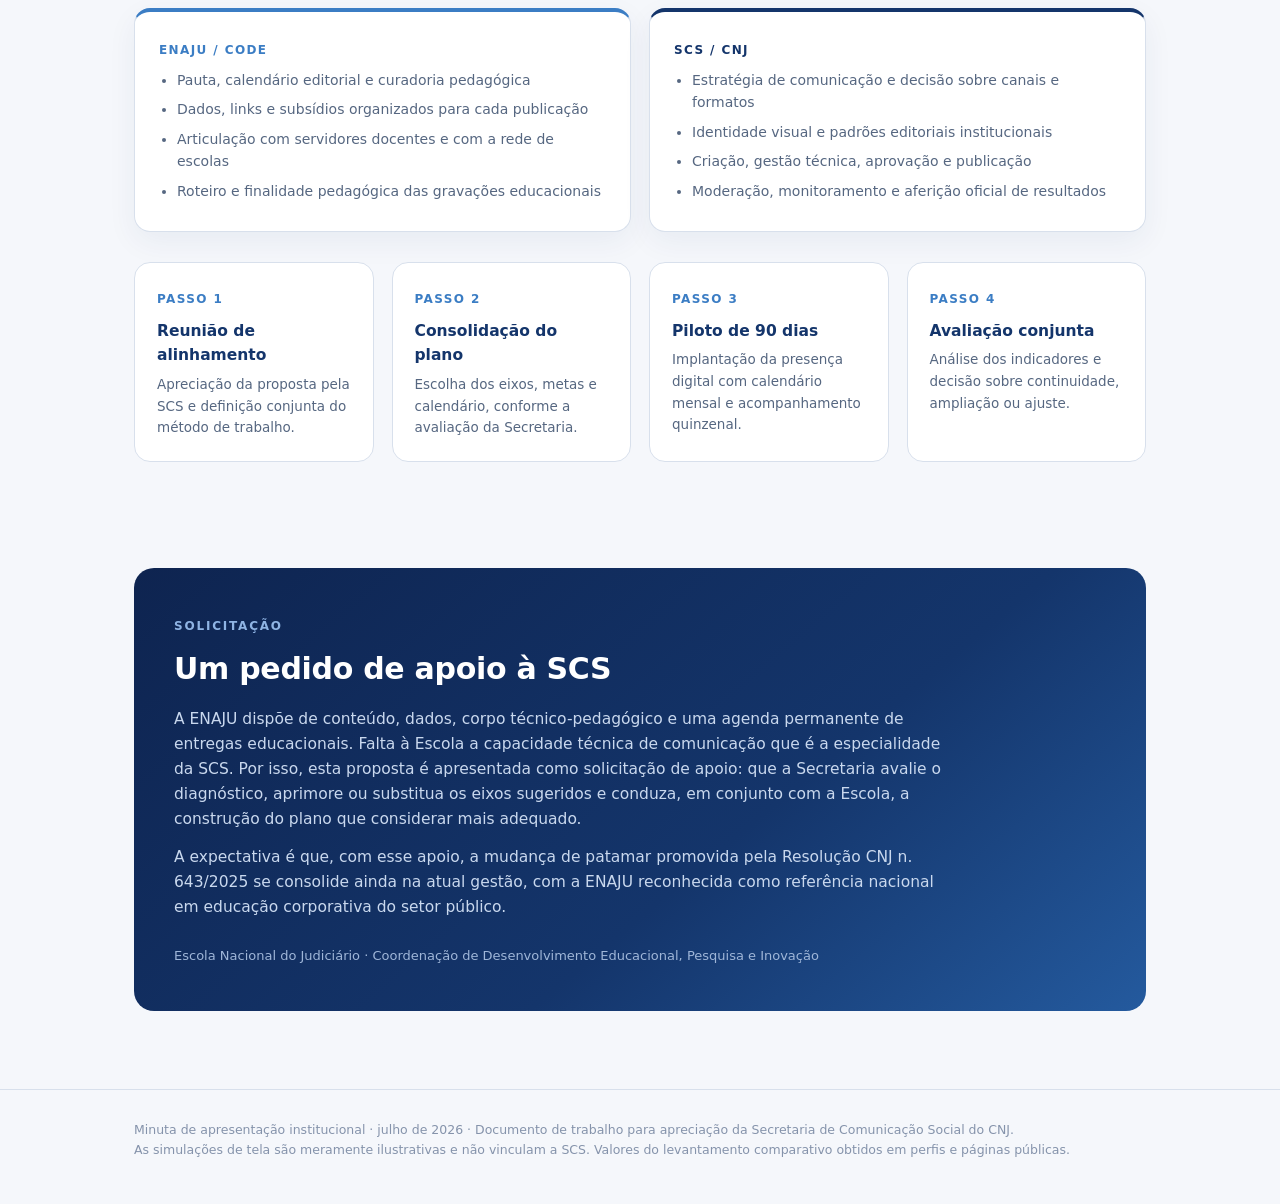
==== commit 51a72d29: "Ajusta renderizacao das simulacoes de tela na apresentacao Co-Authored-By: Claude Fable 5 <noreply@a" ====
--- a/painel-cursos/plano-comunicacao.html
+++ b/painel-cursos/plano-comunicacao.html
@@ -148,9 +148,9 @@
   .mock-panel.active { display: grid; place-items: center; animation: fadein .4s ease; }
   @keyframes fadein { from { opacity: 0; transform: translateY(10px); } to { opacity: 1; transform: none; } }
 
-  .mockshell { position: relative; }
+  .mockshell { position: relative; width: fit-content; max-width: 100%; }
   .ribbon {
-    position: absolute; z-index: 5; top: 18px; right: -14px;
+    position: absolute; z-index: 5; top: -14px; right: -18px;
     background: var(--gold); color: #fff; font-size: 11px; font-weight: 700;
     letter-spacing: 1.4px; padding: 6px 16px; border-radius: 6px;
     transform: rotate(6deg); box-shadow: 0 6px 16px rgba(200,135,27,.4);
@@ -196,13 +196,14 @@
 
   /* LinkedIn card */
   .li-card {
-    width: min(560px, 100%); background: #fff; border: 1px solid var(--rule);
+    width: 560px; max-width: 100%; background: #fff; border: 1px solid var(--rule);
     border-radius: 16px; overflow: hidden; box-shadow: 0 30px 70px rgba(14,31,58,.18);
   }
   .li-banner { height: 96px; background: linear-gradient(120deg, #0E2450, #245A9E 60%, #2AA3DC); position: relative; }
   .li-banner .logo-name { position: absolute; right: 18px; bottom: 12px; color: #fff; font-size: 16px; opacity: .9; }
   .li-body { padding: 0 22px 20px; }
   .li-avatar {
+    position: relative; z-index: 2;
     width: 84px; height: 84px; border-radius: 12px; border: 3px solid #fff;
     margin-top: -42px; background: linear-gradient(150deg, var(--sky), var(--deep));
     display: grid; place-items: center;
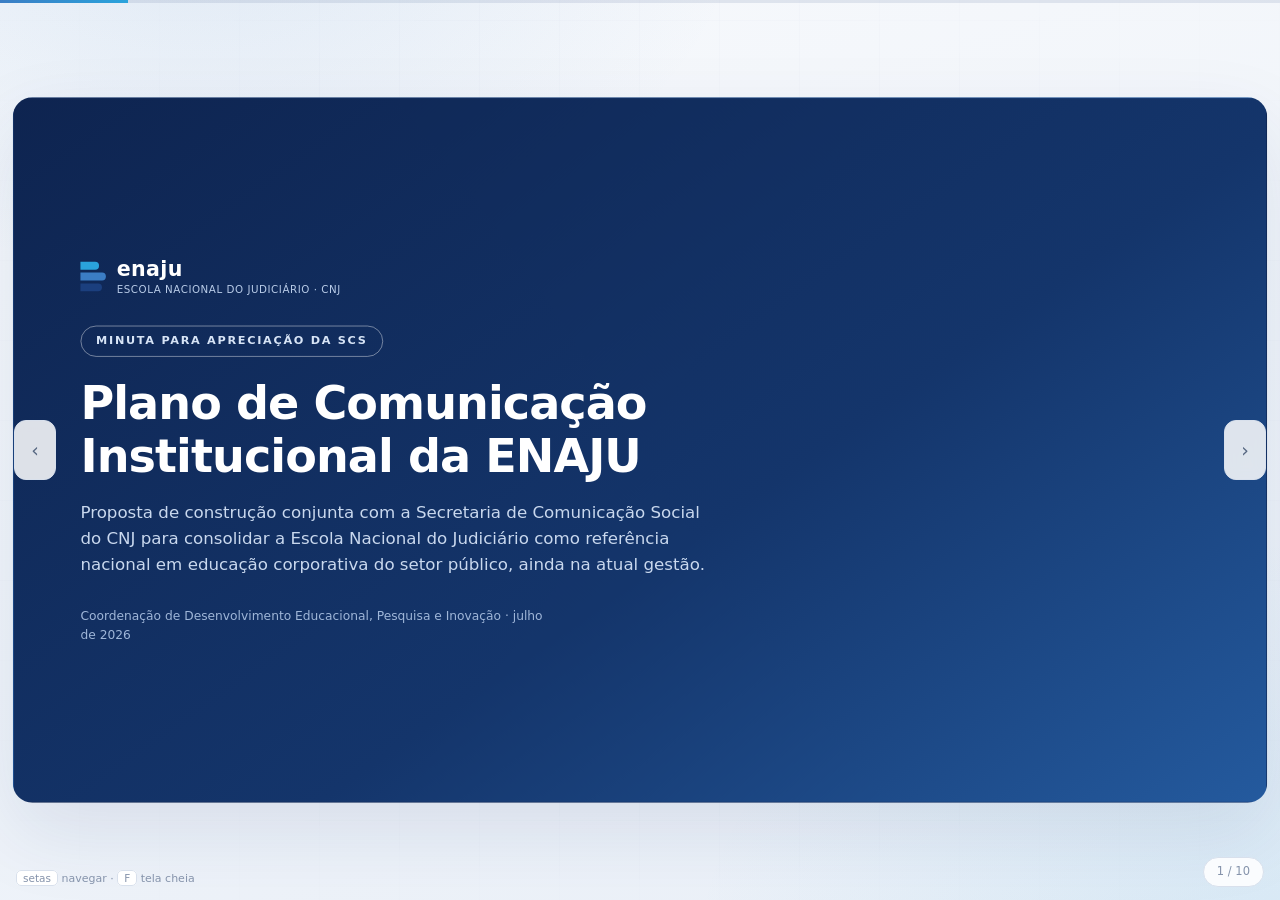
==== commit c9d5b875: "Converte apresentacao em deck responsivo de 10 slides Modo deck com navegacao por teclado e toque em" ====
--- a/painel-cursos/plano-comunicacao.html
+++ b/painel-cursos/plano-comunicacao.html
@@ -2,575 +2,645 @@
 <html lang="pt-BR">
 <head>
 <meta charset="utf-8">
-<meta name="viewport" content="width=device-width, initial-scale=1">
+<meta name="viewport" content="width=device-width, initial-scale=1, viewport-fit=cover">
 <title>Plano de Comunicação Institucional da ENAJU</title>
 <style>
-  :root {
-    color-scheme: light;
-    --navy: #14356B;
-    --azure: #3B7DC4;
-    --azure-soft: #E3EDF8;
-    --sky: #2AA3DC;
-    --deep: #1B3F7E;
-    --ink: #1B2A44;
-    --dim: #566781;
-    --muted: #8593AB;
-    --paper: #F5F7FB;
-    --card: #FFFFFF;
-    --rule: #D8E0EC;
-    --gold: #C8871B;
-    --gold-bg: #FBF2E0;
-  }
-  * { box-sizing: border-box; margin: 0; }
-  html { scroll-behavior: smooth; }
-  body {
-    background: var(--paper);
-    color: var(--ink);
-    font-family: "Segoe UI", system-ui, -apple-system, sans-serif;
-    line-height: 1.6;
-  }
-  .wrap { max-width: 1060px; margin: 0 auto; padding: 0 24px; }
-
-  /* ---------- marca ---------- */
-  .logo { display: inline-flex; align-items: center; gap: 12px; }
-  .logo-books { display: flex; flex-direction: column; gap: 3px; align-items: flex-start; }
-  .logo-books span { display: block; height: 9px; border-radius: 0 6px 6px 0; }
-  .logo-books span:nth-child(1) { width: 22px; background: var(--sky); }
-  .logo-books span:nth-child(2) { width: 30px; background: var(--azure); }
-  .logo-books span:nth-child(3) { width: 26px; background: var(--deep); }
-  .logo-name { font-weight: 700; letter-spacing: .4px; color: #5A5F66; font-size: 22px; }
-  .logo-name small { display: block; font-weight: 400; font-size: 11px; letter-spacing: .6px; color: var(--dim); }
-
-  /* ---------- hero ---------- */
-  header.hero {
-    background: linear-gradient(140deg, #0E2450 0%, var(--navy) 55%, #245A9E 100%);
-    color: #fff; padding: 72px 0 84px;
-  }
-  header.hero .logo-name { color: #fff; }
-  header.hero .logo-name small { color: #B9CCE8; }
-  .hero-badge {
-    display: inline-block; margin: 34px 0 18px; padding: 6px 14px;
-    border: 1px solid rgba(255,255,255,.45); border-radius: 999px;
-    font-size: 12px; letter-spacing: 1.6px; font-weight: 600; color: #D7E4F6;
-  }
-  header.hero h1 { font-size: clamp(30px, 4.6vw, 46px); line-height: 1.15; letter-spacing: -.5px; max-width: 20ch; }
-  header.hero p.sub { margin-top: 18px; max-width: 62ch; font-size: 17px; color: #C9D8EE; }
-  .hero-meta { margin-top: 30px; font-size: 13px; color: #9FB6D8; }
-
-  /* ---------- seções ---------- */
-  section { padding: 64px 0 8px; }
-  .eyebrow { font-size: 12px; font-weight: 700; letter-spacing: 1.8px; color: var(--azure); text-transform: uppercase; }
-  h2 { font-size: clamp(22px, 3vw, 30px); letter-spacing: -.3px; margin: 8px 0 14px; color: var(--navy); }
-  p.lead { max-width: 74ch; color: var(--dim); font-size: 16px; }
-
-  .js .reveal { opacity: 0; transform: translateY(22px); transition: opacity .6s ease, transform .6s ease; }
-  .js .reveal.visible { opacity: 1; transform: none; }
-  @media print { .js .reveal { opacity: 1; transform: none; } }
-
-  /* ---------- cards ---------- */
-  .grid { display: grid; gap: 18px; margin-top: 30px; }
-  .grid.c2 { grid-template-columns: repeat(auto-fit, minmax(300px, 1fr)); }
-  .grid.c3 { grid-template-columns: repeat(auto-fit, minmax(240px, 1fr)); }
-  .card {
-    background: var(--card); border: 1px solid var(--rule); border-radius: 16px;
-    padding: 24px 24px 22px; box-shadow: 0 10px 30px rgba(20,53,107,.06);
-  }
-  .card h3 { font-size: 16px; color: var(--navy); margin-bottom: 8px; }
-  .card p { font-size: 14px; color: var(--dim); }
-  .num {
-    width: 34px; height: 34px; border-radius: 10px; display: grid; place-items: center;
-    background: var(--azure-soft); color: var(--navy); font-weight: 700; font-size: 15px;
-    margin-bottom: 14px;
-  }
-
-  .depara { display: grid; grid-template-columns: repeat(auto-fit, minmax(300px, 1fr)); gap: 18px; margin-top: 30px; }
-  .depara .card.antes { border-top: 4px solid var(--muted); }
-  .depara .card.depois { border-top: 4px solid var(--azure); }
-  .depara .tag { font-size: 11px; font-weight: 700; letter-spacing: 1.4px; color: var(--muted); }
-  .depara .card.depois .tag { color: var(--azure); }
-  .depara h3 { font-size: 18px; margin: 6px 0 10px; }
-  .depara ul { padding-left: 18px; font-size: 14px; color: var(--dim); }
-  .depara li { margin: 6px 0; }
-
-  /* ---------- stat tiles ---------- */
-  .stats { display: grid; grid-template-columns: repeat(auto-fit, minmax(210px, 1fr)); gap: 18px; margin-top: 30px; }
-  .stat { background: var(--card); border: 1px solid var(--rule); border-radius: 16px; padding: 22px; }
-  .stat .v { font-size: 34px; font-weight: 700; letter-spacing: -.8px; color: var(--navy); line-height: 1.1; }
-  .stat .l { margin-top: 8px; font-size: 13px; color: var(--dim); }
-  .stat .s { margin-top: 6px; font-size: 11.5px; color: var(--muted); }
-
-  /* ---------- gráficos de barras ---------- */
-  .chart-card { background: var(--card); border: 1px solid var(--rule); border-radius: 16px; padding: 26px; }
-  .chart-card h3 { font-size: 15.5px; color: var(--navy); }
-  .chart-card .src { font-size: 11.5px; color: var(--muted); margin-top: 2px; }
-  .bars { margin-top: 20px; display: grid; gap: 10px; }
-  .brow { display: grid; grid-template-columns: 180px 1fr; align-items: center; gap: 12px; }
-  .brow .bl { font-size: 13px; color: var(--ink); text-align: right; }
-  .btrack { position: relative; height: 22px; }
-  .bar {
-    position: absolute; left: 0; top: 3px; height: 16px; min-width: 3px;
-    background: var(--azure); border-radius: 0 4px 4px 0;
-    transform-origin: left; transform: scaleX(0); transition: transform .8s cubic-bezier(.2,.7,.2,1);
-    cursor: default;
-  }
-  .visible .bar { transform: scaleX(1); }
-  .bv { position: absolute; top: 1px; font-size: 12.5px; font-weight: 600; color: var(--dim); white-space: nowrap; }
-  #tooltip {
-    position: fixed; z-index: 50; pointer-events: none; display: none;
-    background: var(--navy); color: #fff; font-size: 12.5px; padding: 7px 11px;
-    border-radius: 8px; box-shadow: 0 8px 24px rgba(14,31,58,.3);
-  }
-
-  /* ---------- tabela ---------- */
-  .tbl-wrap { overflow-x: auto; margin-top: 26px; border: 1px solid var(--rule); border-radius: 14px; background: var(--card); }
-  table { border-collapse: collapse; width: 100%; font-size: 13.5px; min-width: 720px; }
-  th, td { padding: 11px 16px; text-align: left; border-bottom: 1px solid var(--rule); }
-  th { background: var(--azure-soft); color: var(--navy); font-size: 12.5px; letter-spacing: .4px; }
-  td { color: var(--dim); }
-  td:first-child { color: var(--ink); font-weight: 600; }
-  tr:last-child td { border-bottom: 0; }
-
-  /* ---------- mockups ---------- */
-  .disclaimer {
-    margin-top: 26px; border: 1px solid #E4C98C; background: var(--gold-bg);
-    border-radius: 14px; padding: 18px 22px; font-size: 14px; color: #6B4E14;
-  }
-  .disclaimer strong { color: #56400F; }
-  .tabs { display: flex; gap: 10px; margin-top: 28px; }
-  .tabs button {
-    border: 1px solid var(--rule); background: var(--card); color: var(--dim);
-    padding: 10px 22px; border-radius: 999px; font-size: 14px; font-weight: 600;
-    cursor: pointer; transition: all .15s ease; font-family: inherit;
-  }
-  .tabs button.active { background: var(--navy); border-color: var(--navy); color: #fff; }
-  .mock-stage { margin-top: 26px; display: grid; place-items: center; }
-  .mock-panel { display: none; width: 100%; }
-  .mock-panel.active { display: grid; place-items: center; animation: fadein .4s ease; }
-  @keyframes fadein { from { opacity: 0; transform: translateY(10px); } to { opacity: 1; transform: none; } }
-
-  .mockshell { position: relative; width: fit-content; max-width: 100%; }
-  .ribbon {
-    position: absolute; z-index: 5; top: -14px; right: -18px;
-    background: var(--gold); color: #fff; font-size: 11px; font-weight: 700;
-    letter-spacing: 1.4px; padding: 6px 16px; border-radius: 6px;
-    transform: rotate(6deg); box-shadow: 0 6px 16px rgba(200,135,27,.4);
-  }
-
-  /* Instagram phone */
-  .phone {
-    width: 320px; background: #fff; border: 1px solid var(--rule); border-radius: 34px;
-    box-shadow: 0 30px 70px rgba(14,31,58,.18); overflow: hidden;
-  }
-  .phone .notch { height: 26px; display: grid; place-items: center; }
-  .phone .notch i { width: 90px; height: 8px; border-radius: 999px; background: #E8ECF3; }
-  .ig-top { display: flex; align-items: center; justify-content: space-between; padding: 8px 16px 0; font-weight: 700; font-size: 15px; }
-  .ig-top .dots { color: var(--muted); letter-spacing: 2px; }
-  .ig-head { display: flex; gap: 18px; align-items: center; padding: 14px 16px 6px; }
-  .avatar {
-    width: 62px; height: 62px; border-radius: 50%; flex: 0 0 auto;
-    background: linear-gradient(150deg, var(--sky), var(--deep));
-    display: grid; place-items: center;
-  }
-  .avatar .logo-books span { height: 5px; border-radius: 0 3px 3px 0; }
-  .avatar .logo-books span:nth-child(1) { width: 12px; background: #fff; opacity: .95; }
-  .avatar .logo-books span:nth-child(2) { width: 17px; background: #fff; opacity: .8; }
-  .avatar .logo-books span:nth-child(3) { width: 14px; background: #fff; opacity: .65; }
-  .ig-stats { display: flex; gap: 18px; font-size: 12px; color: var(--dim); text-align: center; }
-  .ig-stats b { display: block; font-size: 14px; color: var(--ink); }
-  .ig-bio { padding: 4px 16px 12px; font-size: 12.5px; }
-  .ig-bio b { font-size: 13px; }
-  .ig-bio .link { color: var(--azure); }
-  .ig-btn { margin: 0 16px 12px; text-align: center; background: var(--azure); color: #fff; font-size: 13px; font-weight: 600; border-radius: 8px; padding: 7px; }
-  .ig-grid { display: grid; grid-template-columns: repeat(3, 1fr); gap: 2px; }
-  .post {
-    aspect-ratio: 1; display: flex; flex-direction: column; justify-content: flex-end;
-    padding: 8px; color: #fff; font-size: 9.5px; font-weight: 600; line-height: 1.25;
-  }
-  .post small { font-weight: 400; opacity: .85; font-size: 8px; }
-  .p1 { background: linear-gradient(160deg, #245A9E, #14356B); }
-  .p2 { background: linear-gradient(160deg, #2AA3DC, #1E6FB0); }
-  .p3 { background: linear-gradient(160deg, #14356B, #0E2450); }
-  .p4 { background: linear-gradient(160deg, #3B7DC4, #1B3F7E); }
-  .p5 { background: linear-gradient(160deg, #1E6FB0, #14356B); }
-  .p6 { background: linear-gradient(160deg, #0E2450, #245A9E); }
-
-  /* LinkedIn card */
-  .li-card {
-    width: 560px; max-width: 100%; background: #fff; border: 1px solid var(--rule);
-    border-radius: 16px; overflow: hidden; box-shadow: 0 30px 70px rgba(14,31,58,.18);
-  }
-  .li-banner { height: 96px; background: linear-gradient(120deg, #0E2450, #245A9E 60%, #2AA3DC); position: relative; }
-  .li-banner .logo-name { position: absolute; right: 18px; bottom: 12px; color: #fff; font-size: 16px; opacity: .9; }
-  .li-body { padding: 0 22px 20px; }
-  .li-avatar {
-    position: relative; z-index: 2;
-    width: 84px; height: 84px; border-radius: 12px; border: 3px solid #fff;
-    margin-top: -42px; background: linear-gradient(150deg, var(--sky), var(--deep));
-    display: grid; place-items: center;
-  }
-  .li-avatar .logo-books span { height: 7px; }
-  .li-avatar .logo-books span:nth-child(1) { width: 16px; background: #fff; opacity: .95; }
-  .li-avatar .logo-books span:nth-child(2) { width: 23px; background: #fff; opacity: .8; }
-  .li-avatar .logo-books span:nth-child(3) { width: 19px; background: #fff; opacity: .65; }
-  .li-body h3 { font-size: 19px; margin-top: 10px; color: var(--ink); }
-  .li-body .sub { font-size: 13.5px; color: var(--dim); }
-  .li-body .meta { font-size: 12.5px; color: var(--muted); margin-top: 4px; }
-  .li-actions { display: flex; gap: 10px; margin-top: 14px; }
-  .li-actions .follow { background: var(--azure); color: #fff; font-weight: 600; font-size: 13.5px; border-radius: 999px; padding: 7px 20px; }
-  .li-actions .more { border: 1px solid var(--rule); color: var(--dim); font-size: 13.5px; border-radius: 999px; padding: 7px 20px; }
-  .li-post { border-top: 1px solid var(--rule); margin-top: 18px; padding-top: 16px; }
-  .li-post .ph { display: flex; gap: 10px; align-items: center; }
-  .li-post .ph .mini { width: 38px; height: 38px; border-radius: 8px; background: linear-gradient(150deg, var(--sky), var(--deep)); }
-  .li-post .ph b { font-size: 13.5px; display: block; }
-  .li-post .ph small { font-size: 11.5px; color: var(--muted); }
-  .li-post p { font-size: 13px; color: var(--ink); margin-top: 10px; }
-  .li-post .thumb {
-    margin-top: 12px; border-radius: 10px; padding: 22px 20px; color: #fff;
-    background: linear-gradient(140deg, #14356B, #2AA3DC);
-    font-weight: 700; font-size: 16px; line-height: 1.3;
-  }
-  .li-post .thumb small { display: block; font-weight: 400; font-size: 11.5px; opacity: .85; margin-top: 6px; }
-  .li-post .react { margin-top: 10px; font-size: 12px; color: var(--muted); }
-
-  /* ---------- matriz / timeline ---------- */
-  .matriz { display: grid; grid-template-columns: repeat(auto-fit, minmax(300px, 1fr)); gap: 18px; margin-top: 30px; }
-  .matriz .card ul { padding-left: 18px; font-size: 14px; color: var(--dim); }
-  .matriz .card li { margin: 7px 0; }
-  .matriz .who { font-size: 12px; font-weight: 700; letter-spacing: 1.4px; }
-  .matriz .enaju .who { color: var(--azure); }
-  .matriz .scs .who { color: var(--navy); }
-  .matriz .card.enaju { border-top: 4px solid var(--azure); }
-  .matriz .card.scs { border-top: 4px solid var(--navy); }
-
-  .timeline { display: grid; grid-template-columns: repeat(auto-fit, minmax(220px, 1fr)); gap: 18px; margin-top: 30px; }
-  .step { position: relative; background: var(--card); border: 1px solid var(--rule); border-radius: 16px; padding: 22px; }
-  .step .k { font-size: 12px; font-weight: 700; letter-spacing: 1.4px; color: var(--azure); }
-  .step h3 { font-size: 15.5px; color: var(--navy); margin: 8px 0 6px; }
-  .step p { font-size: 13.5px; color: var(--dim); }
-
-  /* ---------- pedido ---------- */
-  .pedido {
-    margin-top: 34px; background: linear-gradient(140deg, #0E2450, var(--navy) 60%, #245A9E);
-    border-radius: 20px; color: #fff; padding: 44px 40px;
-  }
-  .pedido h2 { color: #fff; }
-  .pedido p { max-width: 78ch; color: #C9D8EE; font-size: 15.5px; }
-  .pedido .sig { margin-top: 26px; font-size: 13px; color: #9FB6D8; }
-
-  footer.page {
-    margin-top: 70px; padding: 30px 0 44px; border-top: 1px solid var(--rule);
-    font-size: 12.5px; color: var(--muted);
-  }
-  @media (max-width: 640px) {
-    .brow { grid-template-columns: 110px 1fr; }
-    .brow .bl { font-size: 11.5px; }
-    header.hero { padding: 52px 0 60px; }
-  }
+:root{
+  --navy:#14356B; --deep:#1B3F7E; --azure:#3B7DC4; --sky:#2AA3DC;
+  --ink:#1B2A44; --dim:#566781; --muted:#8593AB;
+  --paper:#F2F5FA; --card:#FFFFFF; --rule:#D8E0EC; --soft:#E7EFF9;
+  --gold:#C8871B; --gold-bg:#FBF2E0;
+  --grad:linear-gradient(92deg,var(--azure),var(--sky));
+  color-scheme:light;
+}
+*{box-sizing:border-box;margin:0}
+html{height:100%}
+body{min-height:100%}
+body{
+  background:var(--paper); color:var(--ink);
+  font-family:"Segoe UI",system-ui,-apple-system,sans-serif;
+  line-height:1.55; overflow:hidden;
+}
+
+/* ---------- fundo ---------- */
+#bg{position:fixed;inset:0;z-index:0;overflow:hidden;
+  background:
+    radial-gradient(900px 620px at 15% -12%,rgba(59,125,196,.13),transparent 62%),
+    radial-gradient(1000px 700px at 102% 108%,rgba(42,163,220,.11),transparent 62%),
+    linear-gradient(165deg,#F7F9FC 0%,#EAF0F8 100%);}
+#bg::after{content:"";position:absolute;inset:0;opacity:.6;
+  background:
+    repeating-linear-gradient(0deg,transparent 0 79px,rgba(20,53,107,.030) 79px 80px),
+    repeating-linear-gradient(90deg,transparent 0 79px,rgba(20,53,107,.030) 79px 80px);
+  -webkit-mask-image:radial-gradient(78% 76% at 50% 45%,#000 30%,transparent 100%);
+  mask-image:radial-gradient(78% 76% at 50% 45%,#000 30%,transparent 100%);}
+
+/* ---------- palco escalado ---------- */
+#wrap{position:fixed;inset:0;z-index:1}
+#stage{position:absolute;left:50%;top:50%;width:1280px;height:720px;
+  transform:translate(-50%,-50%) scale(var(--s,1));transform-origin:center}
+
+/* ---------- slides ---------- */
+.slide{position:absolute;inset:0;padding:46px 56px 34px;display:flex;flex-direction:column;
+  background:var(--card);border:1px solid var(--rule);border-radius:20px;
+  box-shadow:0 30px 80px rgba(20,53,107,.10);
+  opacity:0;visibility:hidden;transform:translateY(24px) scale(.986);
+  transition:opacity .5s ease,transform .5s ease,visibility 0s linear .5s}
+.slide.active{opacity:1;visibility:visible;transform:none;transition-delay:0s}
+.slide.prev{transform:translateY(-24px) scale(.986)}
+.slide.dark{background:linear-gradient(145deg,#0E2450 0%,var(--navy) 58%,#245A9E 100%);
+  border-color:transparent;color:#fff}
+
+.slide header{display:flex;justify-content:space-between;align-items:baseline;margin-bottom:4px}
+.kick{font-size:11.5px;font-weight:700;letter-spacing:.18em;text-transform:uppercase;color:var(--azure)}
+.dark .kick{color:#8FB4E4}
+.no{font-size:11.5px;font-weight:700;color:var(--muted);letter-spacing:.1em}
+.dark .no{color:#7F9AC4}
+.slide h2{font-size:30px;font-weight:700;letter-spacing:-.015em;margin:2px 0 9px;color:var(--navy)}
+.dark h2{color:#fff}
+.rule{width:62px;height:4px;border-radius:2px;background:var(--grad);margin-bottom:17px;flex:none}
+.body{flex:1;display:flex;flex-direction:column;min-height:0;justify-content:center}
+.slide footer{display:flex;justify-content:space-between;gap:16px;border-top:1px solid var(--rule);
+  padding-top:8px;margin-top:14px;font-size:10.5px;color:var(--muted);flex:none}
+.dark footer{border-top-color:rgba(255,255,255,.18);color:#7F9AC4}
+
+/* ---------- reveals ---------- */
+.rv{opacity:0;transform:translateY(15px);transition:opacity .5s ease var(--d,0s),transform .5s ease var(--d,0s)}
+.active .rv{opacity:1;transform:none}
+
+/* ---------- marca ---------- */
+.logo{display:inline-flex;align-items:center;gap:11px}
+.books{display:flex;flex-direction:column;gap:3px;align-items:flex-start;flex:none}
+.books span{display:block;height:8px;border-radius:0 5px 5px 0}
+.books span:nth-child(1){width:19px;background:var(--sky)}
+.books span:nth-child(2){width:26px;background:var(--azure)}
+.books span:nth-child(3){width:22px;background:var(--deep)}
+.logo b{font-weight:700;letter-spacing:.4px;color:#5A5F66;font-size:21px;line-height:1.25}
+.logo b small{display:block;font-weight:400;font-size:10.5px;letter-spacing:.55px;color:var(--dim);margin-top:2px}
+.dark .logo b{color:#fff}
+.dark .logo b small{color:#B9CCE8}
+
+/* ---------- capa ---------- */
+.cover{justify-content:center;padding:64px 68px}
+.cover .badge{display:inline-block;margin:30px 0 20px;padding:6px 15px;
+  border:1px solid rgba(255,255,255,.42);border-radius:999px;
+  font-size:11.5px;letter-spacing:.15em;font-weight:600;color:#D7E4F6}
+.cover h1{font-size:47px;line-height:1.14;letter-spacing:-.02em;max-width:19ch;font-weight:700}
+.cover p{margin-top:18px;max-width:60ch;font-size:17px;color:#C9D8EE}
+.cover .meta{margin-top:30px;font-size:12.5px;color:#9FB6D8}
+
+/* ---------- componentes ---------- */
+.card{background:var(--card);border:1px solid var(--rule);border-radius:15px;padding:20px 22px}
+.card h3{font-size:16.5px;color:var(--navy);margin-bottom:7px}
+.card p{font-size:13.5px;color:var(--dim)}
+.card ul{padding-left:17px;font-size:13.5px;color:var(--dim)}
+.card li{margin:6px 0}
+.g2{display:grid;grid-template-columns:1fr 1fr;gap:18px}
+.g3{display:grid;grid-template-columns:repeat(3,1fr);gap:16px}
+.g4{display:grid;grid-template-columns:repeat(4,1fr);gap:15px}
+.num{width:31px;height:31px;border-radius:9px;display:grid;place-items:center;
+  background:var(--soft);color:var(--navy);font-weight:700;font-size:14px;margin-bottom:11px}
+.tag{font-size:10.5px;font-weight:700;letter-spacing:.14em;color:var(--muted)}
+
+.kpi{background:var(--card);border:1px solid var(--rule);border-radius:15px;padding:18px 20px}
+.kpi b{display:block;font-size:33px;font-weight:700;letter-spacing:-.025em;color:var(--navy);line-height:1.12}
+.kpi span{display:block;margin-top:7px;font-size:12.5px;color:var(--dim)}
+.kpi small{display:block;margin-top:6px;font-size:10.5px;color:var(--muted)}
+
+/* barras */
+.hrow{display:grid;grid-template-columns:126px 1fr 62px;align-items:center;gap:10px;margin:6px 0}
+.hrow .l{font-size:12px;text-align:right;color:var(--dim)}
+.hrow.own .l{color:var(--ink);font-weight:600}
+.hbar{height:15px;border-radius:0 4px 4px 0;background:rgba(20,53,107,.06)}
+.hbar i{display:block;height:100%;width:0;border-radius:0 4px 4px 0;background:var(--azure);
+  transition:width 1s cubic-bezier(.2,.7,.2,1) .2s}
+.hrow.own .hbar i{background:linear-gradient(90deg,var(--deep),var(--sky))}
+.active .hbar i{width:var(--w)}
+.hrow .v{font-size:11.5px;color:var(--dim)}
+.hrow.own .v{color:var(--ink);font-weight:600}
+.chart{background:var(--card);border:1px solid var(--rule);border-radius:15px;padding:18px 20px}
+.chart h3{font-size:14.5px;color:var(--navy)}
+.chart .src{font-size:10.5px;color:var(--muted);margin:2px 0 12px}
+
+/* tabela */
+.tbl{width:100%;border-collapse:collapse;font-size:12px}
+.tbl th,.tbl td{padding:7px 12px;text-align:left;border-bottom:1px solid var(--rule)}
+.tbl th{background:var(--soft);color:var(--navy);font-size:11px;letter-spacing:.03em}
+.tbl td{color:var(--dim)}
+.tbl td:first-child{color:var(--ink);font-weight:600}
+.tbl tr:last-child td{border-bottom:0}
+.tbl-wrap{border:1px solid var(--rule);border-radius:14px;overflow:hidden;background:var(--card)}
+
+/* aviso */
+.warn{border:1px solid #E4C98C;background:var(--gold-bg);border-radius:13px;
+  padding:14px 18px;font-size:13px;color:#6B4E14}
+.warn strong{color:#56400F}
+
+/* ---------- simulações ---------- */
+.mock{position:relative;width:fit-content;max-width:100%}
+.ribbon{position:absolute;z-index:5;top:-13px;right:-17px;background:var(--gold);color:#fff;
+  font-size:10.5px;font-weight:700;letter-spacing:.13em;padding:5px 15px;border-radius:6px;
+  transform:rotate(6deg);box-shadow:0 6px 16px rgba(200,135,27,.38);white-space:nowrap}
+
+.phone{width:296px;background:#fff;border:1px solid var(--rule);border-radius:30px;
+  box-shadow:0 24px 60px rgba(20,53,107,.17);overflow:hidden}
+.phone .notch{height:22px;display:grid;place-items:center}
+.phone .notch i{width:80px;height:7px;border-radius:999px;background:#E8ECF3}
+.ig-top{display:flex;align-items:center;justify-content:space-between;padding:6px 14px 0;font-weight:700;font-size:14px}
+.ig-top .dots{color:var(--muted);letter-spacing:2px}
+.ig-head{display:flex;gap:16px;align-items:center;padding:12px 14px 5px}
+.av{width:56px;height:56px;border-radius:50%;flex:none;display:grid;place-items:center;
+  background:linear-gradient(150deg,var(--sky),var(--deep))}
+.av .books span{height:4.5px;border-radius:0 3px 3px 0}
+.av .books span:nth-child(1){width:11px;background:#fff;opacity:.95}
+.av .books span:nth-child(2){width:15px;background:#fff;opacity:.8}
+.av .books span:nth-child(3){width:12.5px;background:#fff;opacity:.65}
+.ig-stats{display:flex;gap:15px;font-size:11px;color:var(--dim);text-align:center}
+.ig-stats b{display:block;font-size:13px;color:var(--ink)}
+.ig-bio{padding:3px 14px 10px;font-size:11.5px;line-height:1.45}
+.ig-bio b{font-size:12px}
+.ig-bio .lk{color:var(--azure)}
+.ig-btn{margin:0 14px 10px;text-align:center;background:var(--azure);color:#fff;
+  font-size:12px;font-weight:600;border-radius:7px;padding:6px}
+.ig-grid{display:grid;grid-template-columns:repeat(3,1fr);gap:2px}
+.post{aspect-ratio:1;display:flex;flex-direction:column;justify-content:flex-end;
+  padding:7px;color:#fff;font-size:8.5px;font-weight:600;line-height:1.25}
+.post small{font-weight:400;opacity:.85;font-size:7.5px}
+.p1{background:linear-gradient(160deg,#245A9E,#14356B)}
+.p2{background:linear-gradient(160deg,#2AA3DC,#1E6FB0)}
+.p3{background:linear-gradient(160deg,#14356B,#0E2450)}
+.p4{background:linear-gradient(160deg,#3B7DC4,#1B3F7E)}
+.p5{background:linear-gradient(160deg,#1E6FB0,#14356B)}
+.p6{background:linear-gradient(160deg,#0E2450,#245A9E)}
+
+.li{width:520px;max-width:100%;background:#fff;border:1px solid var(--rule);
+  border-radius:15px;overflow:hidden;box-shadow:0 24px 60px rgba(20,53,107,.17)}
+.li-ban{height:84px;background:linear-gradient(120deg,#0E2450,#245A9E 60%,#2AA3DC);position:relative}
+.li-ban b{position:absolute;right:17px;bottom:11px;color:#fff;font-size:15px;opacity:.9;
+  font-weight:700;letter-spacing:.4px}
+.li-in{padding:0 20px 17px}
+.li-av{position:relative;z-index:2;width:74px;height:74px;border-radius:11px;border:3px solid #fff;
+  margin-top:-37px;background:linear-gradient(150deg,var(--sky),var(--deep));display:grid;place-items:center}
+.li-av .books span{height:6px}
+.li-av .books span:nth-child(1){width:14px;background:#fff;opacity:.95}
+.li-av .books span:nth-child(2){width:20px;background:#fff;opacity:.8}
+.li-av .books span:nth-child(3){width:16.5px;background:#fff;opacity:.65}
+.li-in h3{font-size:17.5px;margin-top:9px;color:var(--ink)}
+.li-in .sb{font-size:12.5px;color:var(--dim)}
+.li-in .mt{font-size:11.5px;color:var(--muted);margin-top:3px}
+.li-act{display:flex;gap:9px;margin-top:12px}
+.li-act .f{background:var(--azure);color:#fff;font-weight:600;font-size:12.5px;border-radius:999px;padding:6px 18px}
+.li-act .m{border:1px solid var(--rule);color:var(--dim);font-size:12.5px;border-radius:999px;padding:6px 18px}
+.li-po{border-top:1px solid var(--rule);margin-top:15px;padding-top:13px}
+.li-po .ph{display:flex;gap:9px;align-items:center}
+.li-po .ph i{width:34px;height:34px;border-radius:7px;flex:none;background:linear-gradient(150deg,var(--sky),var(--deep))}
+.li-po .ph b{font-size:12.5px;display:block}
+.li-po .ph small{font-size:11px;color:var(--muted)}
+.li-po p{font-size:12.5px;color:var(--ink);margin-top:9px}
+.li-po .th{margin-top:10px;border-radius:9px;padding:19px 18px;color:#fff;
+  background:linear-gradient(140deg,#14356B,#2AA3DC);font-weight:700;font-size:15px;line-height:1.3}
+.li-po .th small{display:block;font-weight:400;font-size:11px;opacity:.85;margin-top:5px}
+.li-po .rc{margin-top:9px;font-size:11.5px;color:var(--muted)}
+
+.matriz .card.a{border-top:4px solid var(--azure)}
+.matriz .card.b{border-top:4px solid var(--navy)}
+.matriz .who{font-size:11px;font-weight:700;letter-spacing:.14em}
+.matriz .a .who{color:var(--azure)}
+.matriz .b .who{color:var(--navy)}
+.step .k{font-size:11px;font-weight:700;letter-spacing:.13em;color:var(--azure)}
+.step h3{font-size:14.5px;color:var(--navy);margin:7px 0 5px}
+.step p{font-size:12.5px;color:var(--dim)}
+.dark .big{font-size:17px;color:#C9D8EE;max-width:80ch}
+.dark .big + .big{margin-top:13px}
+
+/* ---------- chrome ---------- */
+#progress{position:fixed;left:0;top:0;height:3px;width:100%;background:rgba(20,53,107,.10);z-index:60}
+#progress i{display:block;height:100%;width:0;background:var(--grad);transition:width .45s ease}
+.navbtn{position:fixed;top:50%;transform:translateY(-50%);z-index:55;width:42px;height:60px;
+  border:1px solid var(--rule);background:rgba(255,255,255,.86);color:var(--dim);
+  border-radius:12px;cursor:pointer;font-size:19px;font-family:inherit;
+  backdrop-filter:blur(6px);transition:color .15s,border-color .15s}
+.navbtn:hover{color:var(--navy);border-color:var(--azure)}
+#prev{left:14px}#next{right:14px}
+#counter{position:fixed;right:16px;bottom:13px;z-index:55;font-size:11.5px;color:var(--muted);
+  background:rgba(255,255,255,.86);border:1px solid var(--rule);border-radius:999px;
+  padding:5px 13px;backdrop-filter:blur(6px)}
+#hint{position:fixed;left:16px;bottom:13px;z-index:55;font-size:11px;color:var(--muted)}
+#hint kbd{background:var(--card);border:1px solid var(--rule);border-radius:5px;
+  padding:1px 6px;font-family:inherit;font-size:10.5px}
+
+/* ==========================================================
+   MODO FLUXO — telas estreitas / retrato
+   O deck vira documento rolável e legível.
+   ========================================================== */
+body.flow{overflow-x:hidden;overflow-y:auto;height:auto;min-height:100%;-webkit-text-size-adjust:100%}
+body.flow #wrap{position:relative;inset:auto;z-index:1}
+body.flow #stage{position:static;width:auto;height:auto;transform:none;
+  max-width:780px;margin:0 auto;padding:14px 14px 60px}
+body.flow .slide{position:static;opacity:1;visibility:visible;transform:none;
+  min-height:0;padding:26px 22px 22px;margin-bottom:16px;border-radius:16px;
+  box-shadow:0 12px 34px rgba(20,53,107,.07)}
+body.flow .rv{opacity:1;transform:none}
+body.flow .body{display:block}
+body.flow .slide h2{font-size:23px}
+body.flow .cover{padding:34px 24px 30px}
+body.flow .cover h1{font-size:30px;max-width:none}
+body.flow .cover p{font-size:15.5px}
+body.flow .g2,body.flow .g3,body.flow .g4,body.flow .matriz-g{grid-template-columns:1fr}
+body.flow .hrow{grid-template-columns:96px 1fr 56px}
+body.flow .hrow .l{font-size:11px}
+body.flow .chart+.chart{margin-top:14px}
+body.flow .tbl-wrap{overflow-x:auto;overflow-y:hidden;-webkit-overflow-scrolling:touch;max-width:100%}
+body.flow .tbl{min-width:560px}
+body.flow .tbl th,body.flow .tbl td{padding:7px 10px}
+body.flow .scrollnote{display:block;font-size:10.5px;color:var(--muted);margin-top:7px}
+.scrollnote{display:none}
+body.flow .mock{width:100%;justify-self:stretch;margin-top:4px}
+body.flow .li{width:100%}
+body.flow .phone{margin-left:auto;margin-right:auto}
+body.flow .ribbon{right:6px;top:-11px}
+body.flow .navbtn,body.flow #hint{display:none}
+body.flow #counter{display:none}
+body.flow .slide footer{font-size:10px}
+body.flow .stack>*+*{margin-top:14px}
+body.flow .kpi b{font-size:29px}
+@media (max-width:400px){
+  body.flow .phone{width:270px}
+  body.flow .ribbon{font-size:9.5px;padding:4px 11px;right:-10px}
+}
+@media (prefers-reduced-motion:reduce){
+  .slide,.rv,.hbar i,#progress i{transition:none!important}
+}
+@media print{
+  body{overflow:visible}
+  .navbtn,#counter,#hint,#progress{display:none}
+}
 </style>
 </head>
 <body>
 
-<div id="tooltip" role="presentation"></div>
-
-<header class="hero">
-  <div class="wrap">
-    <span class="logo" aria-label="ENAJU">
-      <span class="logo-books" aria-hidden="true"><span></span><span></span><span></span></span>
-      <span class="logo-name">enaju<small>ESCOLA NACIONAL DO JUDICIÁRIO · CNJ</small></span>
-    </span>
-    <div><span class="hero-badge">MINUTA PARA APRECIAÇÃO DA SCS</span></div>
+<div id="bg"></div>
+<div id="progress"><i></i></div>
+
+<div id="wrap">
+<div id="stage">
+
+  <!-- 1 ------------------------------------------------------------------ -->
+  <section class="slide dark cover">
+    <span class="logo"><span class="books" aria-hidden="true"><span></span><span></span><span></span></span>
+      <b>enaju<small>ESCOLA NACIONAL DO JUDICIÁRIO · CNJ</small></b></span>
+    <div><span class="badge">MINUTA PARA APRECIAÇÃO DA SCS</span></div>
     <h1>Plano de Comunicação Institucional da ENAJU</h1>
-    <p class="sub">Proposta de construção conjunta com a Secretaria de Comunicação Social do CNJ para consolidar a Escola Nacional do Judiciário como referência nacional em educação corporativa do setor público, ainda na atual gestão.</p>
-    <p class="hero-meta">Coordenação de Desenvolvimento Educacional, Pesquisa e Inovação · julho de 2026</p>
-  </div>
-</header>
-
-<section>
-  <div class="wrap reveal">
-    <span class="eyebrow">Contexto</span>
+    <p>Proposta de construção conjunta com a Secretaria de Comunicação Social do CNJ para consolidar a Escola Nacional do Judiciário como referência nacional em educação corporativa do setor público, ainda na atual gestão.</p>
+    <p class="meta">Coordenação de Desenvolvimento Educacional, Pesquisa e Inovação · julho de 2026</p>
+  </section>
+
+  <!-- 2 ------------------------------------------------------------------ -->
+  <section class="slide">
+    <header><span class="kick">Contexto</span><span class="no">02</span></header>
     <h2>Uma nova Escola, um novo patamar institucional</h2>
-    <p class="lead">A Resolução CNJ n. 643/2025 transformou o antigo Ceajud na Escola Nacional do Judiciário, órgão central do Sistema Nacional de Formação e Aperfeiçoamento de Servidores do Poder Judiciário. A mudança de patamar precisa ser conhecida por servidores, gestores, tribunais e escolas judiciais. Comunicação institucional planejada é condição para essa consolidação.</p>
-    <div class="depara">
-      <div class="card antes">
-        <span class="tag">PONTO DE PARTIDA</span>
-        <h3>Centro de oferta de cursos</h3>
-        <ul>
-          <li>Atuação percebida como oferta pontual de capacitações</li>
-          <li>Divulgação dependente de menções ocasionais nos canais gerais do CNJ</li>
-          <li>Público de servidores sem canal de comunicação dedicado</li>
-        </ul>
-      </div>
-      <div class="card depois">
-        <span class="tag">O QUE AS COMPETÊNCIAS DEFINEM</span>
-        <h3>Órgão central do Sistema Nacional de Formação</h3>
-        <ul>
-          <li>Política Nacional de Formação de Servidores e articulação da rede de escolas</li>
-          <li>Produção e disseminação de conhecimento técnico-científico</li>
-          <li>Plataforma unificada de educação corporativa, pesquisa aplicada e inovação</li>
-        </ul>
-      </div>
-    </div>
-  </div>
-</section>
-
-<section>
-  <div class="wrap reveal">
-    <span class="eyebrow">Diagnóstico</span>
+    <div class="rule"></div>
+    <div class="body stack">
+      <p class="rv" style="font-size:15px;color:var(--dim);max-width:92ch">A Resolução CNJ n. 643/2025 transformou o antigo Ceajud na Escola Nacional do Judiciário, órgão central do Sistema Nacional de Formação e Aperfeiçoamento de Servidores do Poder Judiciário. A mudança de patamar precisa ser conhecida por servidores, gestores, tribunais e escolas judiciais.</p>
+      <div class="g2" style="margin-top:20px">
+        <div class="card rv" style="--d:.08s;border-top:4px solid var(--muted)">
+          <span class="tag">PONTO DE PARTIDA</span>
+          <h3 style="margin:5px 0 9px">Centro de oferta de cursos</h3>
+          <ul>
+            <li>Atuação percebida como oferta pontual de capacitações</li>
+            <li>Divulgação dependente de menções ocasionais nos canais gerais do CNJ</li>
+            <li>Público de servidores sem canal de comunicação dedicado</li>
+          </ul>
+        </div>
+        <div class="card rv" style="--d:.16s;border-top:4px solid var(--azure)">
+          <span class="tag" style="color:var(--azure)">O QUE AS COMPETÊNCIAS DEFINEM</span>
+          <h3 style="margin:5px 0 9px">Órgão central do Sistema Nacional de Formação</h3>
+          <ul>
+            <li>Política Nacional de Formação de Servidores e articulação da rede de escolas</li>
+            <li>Produção e disseminação de conhecimento técnico-científico</li>
+            <li>Plataforma unificada de educação corporativa, pesquisa aplicada e inovação</li>
+          </ul>
+        </div>
+      </div>
+    </div>
+    <footer><span>Resolução CNJ n. 643/2025</span><span>Plano de Comunicação Institucional da ENAJU</span></footer>
+  </section>
+
+  <!-- 3 ------------------------------------------------------------------ -->
+  <section class="slide">
+    <header><span class="kick">Diagnóstico</span><span class="no">03</span></header>
     <h2>O público de servidores não possui canal dedicado</h2>
-    <p class="lead">Levantamento em fontes públicas, julho de 2026. A rede consolidada da Enfam é dirigida à magistratura e os canais gerais do CNJ não segmentam a pauta educacional. O espaço de comunicação digital com o servidor permanece vago.</p>
-    <div class="stats">
-      <div class="stat"><div class="v">≈ 270 mil</div><div class="l">servidores no Poder Judiciário, público direto da ENAJU</div><div class="s">Fonte: CNJ, Justiça em Números</div></div>
-      <div class="stat"><div class="v">0</div><div class="l">canais sociais dedicados hoje à formação do servidor do Judiciário</div><div class="s">Levantamento em fontes públicas</div></div>
-      <div class="stat"><div class="v">165 mil</div><div class="l">seguidores da ENAP no Instagram, referência de escola de governo</div><div class="s">Perfil público da ENAP</div></div>
-      <div class="stat"><div class="v">72%</div><div class="l">taxa de abertura de campanha de cursos da FGV no LinkedIn, ante 30% da média do setor</div><div class="s">Caso publicado pelo LinkedIn Marketing Solutions</div></div>
-    </div>
-  </div>
-</section>
-
-<section>
-  <div class="wrap reveal">
-    <span class="eyebrow">Levantamento comparativo</span>
+    <div class="rule"></div>
+    <div class="body stack">
+      <p class="rv" style="font-size:15px;color:var(--dim);max-width:92ch">Levantamento em fontes públicas, julho de 2026. A rede consolidada da Enfam é dirigida à magistratura e os canais gerais do CNJ não segmentam a pauta educacional. O espaço de comunicação digital com o servidor permanece vago.</p>
+      <div class="g4" style="margin-top:22px">
+        <div class="kpi rv" style="--d:.06s"><b>≈ 270 mil</b><span>servidores no Poder Judiciário, público direto da ENAJU</span><small>Fonte: CNJ, Justiça em Números</small></div>
+        <div class="kpi rv" style="--d:.13s"><b>0</b><span>canais sociais dedicados hoje à formação do servidor do Judiciário</span><small>Levantamento em fontes públicas</small></div>
+        <div class="kpi rv" style="--d:.20s"><b>165 mil</b><span>seguidores da ENAP no Instagram, referência de escola de governo</span><small>Perfil público da ENAP</small></div>
+        <div class="kpi rv" style="--d:.27s"><b>72%</b><span>taxa de abertura de campanha de cursos da FGV no LinkedIn, ante 30% da média do setor</span><small>Caso publicado pelo LinkedIn</small></div>
+      </div>
+    </div>
+    <footer><span>Fontes públicas consultadas em julho de 2026</span><span>03 · Diagnóstico</span></footer>
+  </section>
+
+  <!-- 4 ------------------------------------------------------------------ -->
+  <section class="slide">
+    <header><span class="kick">Levantamento comparativo</span><span class="no">04</span></header>
     <h2>Instagram consolidado nas escolas, LinkedIn em aberto</h2>
-    <p class="lead">As escolas do Judiciário mantêm audiências relevantes no Instagram. No LinkedIn, rede organizada em torno de carreira, o espaço setorial está praticamente vazio. A ENAJU pode ser a primeira escola do Judiciário a ocupá-lo de forma estruturada.</p>
-    <div class="grid c2">
-      <div class="chart-card">
-        <h3>Seguidores no Instagram, escolas do Judiciário (mil)</h3>
-        <p class="src">Perfis públicos, julho de 2026, valores aproximados. A ENAP, escola de governo de referência, soma 165 mil</p>
-        <div class="bars" id="chart-ig"></div>
-      </div>
-      <div class="chart-card">
-        <h3>Seguidores no LinkedIn, instituições selecionadas</h3>
-        <p class="src">Páginas públicas, julho de 2026, valores aproximados</p>
-        <div class="bars" id="chart-li"></div>
-      </div>
-    </div>
-    <div class="tbl-wrap">
-      <table aria-label="Tabela do levantamento comparativo">
-        <thead>
-          <tr><th>Instituição</th><th>Vínculo e público principal</th><th>Instagram (aprox.)</th><th>LinkedIn (aprox.)</th><th>Observações</th></tr>
-        </thead>
-        <tbody>
-          <tr><td>Enfam</td><td>STJ, magistrados</td><td>20,1 mil</td><td>1,2 mil</td><td>Rede consolidada, foco declarado na magistratura</td></tr>
-          <tr><td>CNJ (canal geral)</td><td>Público amplo</td><td>999 mil</td><td>Não levantado</td><td>Grande alcance, sem segmentação para as escolas</td></tr>
-          <tr><td>ENAP</td><td>Governo federal, servidores</td><td>165 mil</td><td>27 mil</td><td>Referência nacional em educação corporativa pública</td></tr>
-          <tr><td>EJUS</td><td>TJSP, servidores</td><td>Não identificado</td><td>44</td><td>Escola dedicada a servidores, presença incipiente</td></tr>
-          <tr><td>Esmape</td><td>TJPE</td><td>16 mil</td><td>Não identificado</td><td>Entre as maiores audiências estaduais</td></tr>
-          <tr><td>Escola Judicial do Pará</td><td>TJPA</td><td>13 mil</td><td>Não identificado</td><td>Presença ativa no Instagram</td></tr>
-          <tr><td>ESMESC</td><td>Magistratura de SC</td><td>13 mil</td><td>Não identificado</td><td>Presença ativa no Instagram</td></tr>
-          <tr><td>EJUD TJPI</td><td>TJPI</td><td>11 mil</td><td>Não identificado</td><td>Presença ativa no Instagram</td></tr>
-          <tr><td>ESMAT</td><td>TJTO</td><td>9,5 mil</td><td>Não identificado</td><td>Presença ativa no Instagram</td></tr>
-          <tr><td>EJEF</td><td>TJMG</td><td>6,9 mil</td><td>Não identificado</td><td>Presença ativa no Instagram</td></tr>
-          <tr><td>FGV</td><td>Ensino superior privado</td><td>Não levantado</td><td>Caso documentado</td><td>Campanha no LinkedIn com 72% de abertura e mais de 2,8 mil inscrições</td></tr>
-        </tbody>
-      </table>
-    </div>
-  </div>
-</section>
-
-<section>
-  <div class="wrap reveal">
-    <span class="eyebrow">O plano</span>
+    <div class="rule"></div>
+    <div class="body">
+      <div class="g2">
+        <div class="chart rv">
+          <h3>Seguidores no Instagram, escolas do Judiciário</h3>
+          <p class="src">Perfis públicos, julho de 2026, valores aproximados. A ENAP, escola de governo de referência, soma 165 mil</p>
+          <div class="hrow"><span class="l">Enfam</span><span class="hbar"><i style="--w:100%"></i></span><span class="v">20,1 mil</span></div>
+          <div class="hrow"><span class="l">Esmape</span><span class="hbar"><i style="--w:79.6%"></i></span><span class="v">16 mil</span></div>
+          <div class="hrow"><span class="l">EJ do Pará</span><span class="hbar"><i style="--w:64.7%"></i></span><span class="v">13 mil</span></div>
+          <div class="hrow"><span class="l">ESMESC</span><span class="hbar"><i style="--w:64.7%"></i></span><span class="v">13 mil</span></div>
+          <div class="hrow"><span class="l">EJUD TJPI</span><span class="hbar"><i style="--w:54.7%"></i></span><span class="v">11 mil</span></div>
+          <div class="hrow"><span class="l">ESMAT</span><span class="hbar"><i style="--w:47.3%"></i></span><span class="v">9,5 mil</span></div>
+          <div class="hrow"><span class="l">EJEF</span><span class="hbar"><i style="--w:34.3%"></i></span><span class="v">6,9 mil</span></div>
+        </div>
+        <div class="chart rv" style="--d:.12s">
+          <h3>Seguidores no LinkedIn, instituições selecionadas</h3>
+          <p class="src">Páginas públicas, julho de 2026, valores aproximados</p>
+          <div class="hrow"><span class="l">ENAP</span><span class="hbar"><i style="--w:100%"></i></span><span class="v">27.000</span></div>
+          <div class="hrow"><span class="l">Enfam</span><span class="hbar"><i style="--w:4.3%"></i></span><span class="v">1.166</span></div>
+          <div class="hrow"><span class="l">EJUS TJSP</span><span class="hbar"><i style="--w:0.6%"></i></span><span class="v">44</span></div>
+          <div style="margin-top:16px;padding:13px 15px;background:var(--soft);border-radius:11px;font-size:12.5px;color:var(--dim)">
+            O LinkedIn permanece praticamente inexplorado pelas escolas do Judiciário, inclusive pela única escola dedicada a servidores identificada. A ENAJU pode ser a primeira a ocupá-lo de forma estruturada.
+          </div>
+        </div>
+      </div>
+    </div>
+    <footer><span>Perfis e páginas públicas · julho de 2026</span><span>04 · Levantamento</span></footer>
+  </section>
+
+  <!-- 5 ------------------------------------------------------------------ -->
+  <section class="slide">
+    <header><span class="kick">Levantamento comparativo</span><span class="no">05</span></header>
+    <h2>Quadro completo das instituições analisadas</h2>
+    <div class="rule"></div>
+    <div class="body">
+      <div class="tbl-wrap rv">
+        <table class="tbl">
+          <thead><tr><th>Instituição</th><th>Vínculo e público principal</th><th>Instagram</th><th>LinkedIn</th><th>Observações</th></tr></thead>
+          <tbody>
+            <tr><td>Enfam</td><td>STJ, magistrados</td><td>20,1 mil</td><td>1,2 mil</td><td>Rede consolidada, foco declarado na magistratura</td></tr>
+            <tr><td>CNJ (canal geral)</td><td>Público amplo</td><td>999 mil</td><td>Não levantado</td><td>Grande alcance, sem segmentação para as escolas</td></tr>
+            <tr><td>ENAP</td><td>Governo federal, servidores</td><td>165 mil</td><td>27 mil</td><td>Referência nacional em educação corporativa pública</td></tr>
+            <tr><td>EJUS</td><td>TJSP, servidores</td><td>Não identificado</td><td>44</td><td>Escola dedicada a servidores, presença incipiente</td></tr>
+            <tr><td>Esmape</td><td>TJPE</td><td>16 mil</td><td>Não identificado</td><td>Entre as maiores audiências estaduais</td></tr>
+            <tr><td>Escola Judicial do Pará</td><td>TJPA</td><td>13 mil</td><td>Não identificado</td><td>Presença ativa no Instagram</td></tr>
+            <tr><td>ESMESC</td><td>Magistratura de SC</td><td>13 mil</td><td>Não identificado</td><td>Presença ativa no Instagram</td></tr>
+            <tr><td>EJUD TJPI</td><td>TJPI</td><td>11 mil</td><td>Não identificado</td><td>Presença ativa no Instagram</td></tr>
+            <tr><td>ESMAT</td><td>TJTO</td><td>9,5 mil</td><td>Não identificado</td><td>Presença ativa no Instagram</td></tr>
+            <tr><td>EJEF</td><td>TJMG</td><td>6,9 mil</td><td>Não identificado</td><td>Presença ativa no Instagram</td></tr>
+            <tr><td>FGV</td><td>Ensino superior privado</td><td>Não levantado</td><td>Caso documentado</td><td>Campanha no LinkedIn com 72% de abertura e mais de 2,8 mil inscrições</td></tr>
+          </tbody>
+        </table>
+      </div>
+      <span class="scrollnote">Arraste a tabela para o lado para ver todas as colunas.</span>
+    </div>
+    <footer><span>Valores aproximados, obtidos em perfis e páginas públicas</span><span>05 · Quadro comparativo</span></footer>
+  </section>
+
+  <!-- 6 ------------------------------------------------------------------ -->
+  <section class="slide">
+    <header><span class="kick">O plano</span><span class="no">06</span></header>
     <h2>Cinco eixos de ação, propostos para construção conjunta</h2>
-    <p class="lead">Sugestão inicial da ENAJU, a ser ajustada, reduzida ou ampliada conforme a avaliação técnica da SCS.</p>
-    <div class="grid c3">
-      <div class="card"><div class="num">1</div><h3>Presença digital dedicada</h3><p>Perfis oficiais da ENAJU no Instagram e no LinkedIn, com pauta e curadoria pedagógica da Escola e estratégia, identidade e publicação da SCS.</p></div>
-      <div class="card"><div class="num">2</div><h3>Matérias no portal do CNJ</h3><p>Agenda regular de pautas educacionais: cursos com inscrições abertas, prazos, resultados, chamadas públicas e eventos da rede de escolas.</p></div>
-      <div class="card"><div class="num">3</div><h3>Gravações educacionais pontuais</h3><p>Gravações com magistrados e servidores para difusão de boas práticas, normativos e orientações, sempre em formato educacional.</p></div>
-      <div class="card"><div class="num">4</div><h3>Ações formativas de divulgação</h3><p>Apresentações e materiais orientativos para as unidades do CNJ, tribunais, escolas judiciais e áreas de gestão de pessoas.</p></div>
-      <div class="card"><div class="num">5</div><h3>Rede de servidores docentes</h3><p>Mobilização de servidores professores, mestres e doutores como autores de artigos, aulas e entrevistas, com visibilidade institucional qualificada.</p></div>
-    </div>
-  </div>
-</section>
-
-<section>
-  <div class="wrap reveal">
-    <span class="eyebrow">Eixo 1 em destaque</span>
-    <h2>Como os perfis poderiam se apresentar</h2>
-    <div class="disclaimer">
-      <strong>Simulações meramente ilustrativas.</strong> As telas abaixo servem apenas para dar concretude à proposta. A criação dos perfis, a identidade visual, o nome de usuário, os formatos e toda a estratégia dos canais serão definidos pela Secretaria de Comunicação Social do CNJ, a quem compete a gestão dos canais institucionais nos termos da Resolução CNJ n. 640/2025.
-    </div>
-    <div class="tabs" role="tablist">
-      <button type="button" class="active" data-tab="ig" role="tab" aria-selected="true">Instagram</button>
-      <button type="button" data-tab="li" role="tab" aria-selected="false">LinkedIn</button>
-    </div>
-    <div class="mock-stage">
-      <div class="mock-panel active" id="tab-ig">
-        <div class="mockshell">
-          <span class="ribbon">SIMULAÇÃO ILUSTRATIVA</span>
-          <div class="phone" aria-label="Simulação ilustrativa de perfil da ENAJU no Instagram">
-            <div class="notch"><i></i></div>
-            <div class="ig-top"><span>enaju</span><span class="dots">•••</span></div>
-            <div class="ig-head">
-              <span class="avatar"><span class="logo-books"><span></span><span></span><span></span></span></span>
-              <div class="ig-stats">
-                <span><b>•••</b>publicações</span>
-                <span><b>•••</b>seguidores</span>
-                <span><b>•••</b>seguindo</span>
+    <div class="rule"></div>
+    <div class="body stack">
+      <p class="rv" style="font-size:14.5px;color:var(--dim)">Sugestão inicial da ENAJU, a ser ajustada, reduzida ou ampliada conforme a avaliação técnica da SCS.</p>
+      <div class="g3" style="margin-top:16px">
+        <div class="card rv" style="--d:.05s"><div class="num">1</div><h3>Presença digital dedicada</h3><p>Perfis oficiais no Instagram e no LinkedIn, com pauta e curadoria pedagógica da Escola e estratégia, identidade e publicação da SCS.</p></div>
+        <div class="card rv" style="--d:.11s"><div class="num">2</div><h3>Matérias no portal do CNJ</h3><p>Agenda regular de pautas educacionais: cursos com inscrições abertas, prazos, resultados, chamadas públicas e eventos da rede.</p></div>
+        <div class="card rv" style="--d:.17s"><div class="num">3</div><h3>Gravações educacionais pontuais</h3><p>Gravações com magistrados e servidores para difusão de boas práticas, normativos e orientações, sempre em formato educacional.</p></div>
+      </div>
+      <div class="g3" style="margin-top:15px">
+        <div class="card rv" style="--d:.23s"><div class="num">4</div><h3>Ações formativas de divulgação</h3><p>Apresentações e materiais orientativos para as unidades do CNJ, tribunais, escolas judiciais e áreas de gestão de pessoas.</p></div>
+        <div class="card rv" style="--d:.29s"><div class="num">5</div><h3>Rede de servidores docentes</h3><p>Mobilização de servidores professores, mestres e doutores como autores de artigos, aulas e entrevistas, com visibilidade qualificada.</p></div>
+        <div class="rv" style="--d:.35s;display:grid;place-items:center;background:var(--soft);border-radius:15px;padding:20px;font-size:13px;color:var(--dim);text-align:center">
+          A presença digital, detalhada a seguir, é o <strong style="color:var(--navy)">Eixo 1</strong> deste plano.
+        </div>
+      </div>
+    </div>
+    <footer><span>Eixos sujeitos à priorização da SCS</span><span>06 · O plano</span></footer>
+  </section>
+
+  <!-- 7 ------------------------------------------------------------------ -->
+  <section class="slide">
+    <header><span class="kick">Eixo 1 em destaque</span><span class="no">07</span></header>
+    <h2>Como o perfil no Instagram poderia se apresentar</h2>
+    <div class="rule"></div>
+    <div class="body">
+      <div class="g2" style="align-items:center;gap:34px">
+        <div class="stack rv">
+          <div class="warn"><strong>Simulação meramente ilustrativa.</strong> A tela serve apenas para dar concretude à proposta. A criação do perfil, a identidade visual, o nome de usuário, os formatos e toda a estratégia do canal serão definidos pela Secretaria de Comunicação Social do CNJ, a quem compete a gestão dos canais institucionais nos termos da Resolução CNJ n. 640/2025.</div>
+          <div class="card" style="margin-top:16px">
+            <h3>Linhas de conteúdo previstas</h3>
+            <ul>
+              <li>Cursos e trilhas com inscrições abertas</li>
+              <li>Eventos, chamadas públicas e ações da rede de escolas</li>
+              <li>Prazos e fluxos para solicitar capacitação nacional</li>
+              <li>Servidores docentes em destaque</li>
+              <li>Gravações educacionais com magistrados e servidores</li>
+            </ul>
+          </div>
+        </div>
+        <div style="display:grid;place-items:center">
+          <div class="mock rv" style="--d:.12s">
+            <span class="ribbon">SIMULAÇÃO ILUSTRATIVA</span>
+            <div class="phone" role="img" aria-label="Simulação ilustrativa de perfil da ENAJU no Instagram">
+              <div class="notch"><i></i></div>
+              <div class="ig-top"><span>enaju</span><span class="dots">•••</span></div>
+              <div class="ig-head">
+                <span class="av"><span class="books"><span></span><span></span><span></span></span></span>
+                <span class="ig-stats"><span><b>•••</b>publicações</span><span><b>•••</b>seguidores</span><span><b>•••</b>seguindo</span></span>
               </div>
-            </div>
-            <div class="ig-bio">
-              <b>ENAJU · Escola Nacional do Judiciário</b><br>
-              Formação e aperfeiçoamento dos servidores do Poder Judiciário. Cursos gratuitos, trilhas e eventos.<br>
-              <span class="link">enaju.cnj.jus.br/ead</span>
-            </div>
-            <div class="ig-btn">Seguir</div>
-            <div class="ig-grid">
-              <div class="post p1">Inscrições abertas<small>Curso a distância</small></div>
-              <div class="post p2">Prazos para solicitar capacitação<small>Orientação</small></div>
-              <div class="post p3">Servidor docente em destaque<small>Entrevista</small></div>
-              <div class="post p4">Trilha de aprendizagem<small>Nova turma</small></div>
-              <div class="post p5">Boas práticas<small>Gravação educacional</small></div>
-              <div class="post p6">Evento da rede de escolas<small>Agenda</small></div>
-            </div>
-          </div>
-        </div>
-      </div>
-      <div class="mock-panel" id="tab-li">
-        <div class="mockshell">
-          <span class="ribbon">SIMULAÇÃO ILUSTRATIVA</span>
-          <div class="li-card" aria-label="Simulação ilustrativa de página da ENAJU no LinkedIn">
-            <div class="li-banner"><span class="logo-name">enaju</span></div>
-            <div class="li-body">
-              <span class="li-avatar"><span class="logo-books"><span></span><span></span><span></span></span></span>
-              <h3>ENAJU · Escola Nacional do Judiciário</h3>
-              <p class="sub">Educação corporativa do Poder Judiciário. Cursos gratuitos, trilhas e desenvolvimento de carreira para servidores.</p>
-              <p class="meta">Administração pública · Brasília, DF</p>
-              <div class="li-actions"><span class="follow">+ Seguir</span><span class="more">Visitar site</span></div>
-              <div class="li-post">
-                <div class="ph">
-                  <span class="mini"></span>
-                  <span><b>ENAJU · Escola Nacional do Judiciário</b><small>Publicação ilustrativa</small></span>
-                </div>
-                <p>Estão abertas as inscrições para novo curso a distância, gratuito e com certificação, no ambiente virtual de aprendizagem da Escola.</p>
-                <div class="thumb">Formação que avança com a sua carreira<small>enaju.cnj.jus.br/ead</small></div>
-                <div class="react">Gostei · Comentar · Compartilhar</div>
+              <div class="ig-bio"><b>ENAJU · Escola Nacional do Judiciário</b><br>
+                Formação e aperfeiçoamento dos servidores do Poder Judiciário. Cursos gratuitos, trilhas e eventos.<br>
+                <span class="lk">enaju.cnj.jus.br/ead</span></div>
+              <div class="ig-btn">Seguir</div>
+              <div class="ig-grid">
+                <div class="post p1">Inscrições abertas<small>Curso a distância</small></div>
+                <div class="post p2">Prazos para solicitar capacitação<small>Orientação</small></div>
+                <div class="post p3">Servidor docente em destaque<small>Entrevista</small></div>
+                <div class="post p4">Trilha de aprendizagem<small>Nova turma</small></div>
+                <div class="post p5">Boas práticas<small>Gravação educacional</small></div>
+                <div class="post p6">Evento da rede de escolas<small>Agenda</small></div>
               </div>
             </div>
           </div>
         </div>
       </div>
     </div>
-  </div>
-</section>
-
-<section>
-  <div class="wrap reveal">
-    <span class="eyebrow">Governança</span>
+    <footer><span>Simulação ilustrativa, sem caráter vinculante</span><span>07 · Instagram</span></footer>
+  </section>
+
+  <!-- 8 ------------------------------------------------------------------ -->
+  <section class="slide">
+    <header><span class="kick">Eixo 1 em destaque</span><span class="no">08</span></header>
+    <h2>Como a página no LinkedIn poderia se apresentar</h2>
+    <div class="rule"></div>
+    <div class="body">
+      <div class="g2" style="align-items:center;gap:34px">
+        <div class="stack rv">
+          <div class="warn"><strong>Simulação meramente ilustrativa.</strong> A criação da página, a identidade visual, os formatos e toda a estratégia do canal serão definidos pela Secretaria de Comunicação Social do CNJ.</div>
+          <div class="card" style="margin-top:16px">
+            <h3>Por que o LinkedIn</h3>
+            <p style="margin-bottom:9px">O relatório <em>Workplace Learning Report 2025</em>, do próprio LinkedIn, indica que a progressão de carreira é o principal motivador de aprendizagem entre profissionais.</p>
+            <p>Cursos, trilhas e certificações da ENAJU são instrumentos diretos de desenvolvimento de carreira do servidor, e o LinkedIn é a rede organizada em torno da vida profissional.</p>
+          </div>
+        </div>
+        <div style="display:grid;place-items:center">
+          <div class="mock rv" style="--d:.12s">
+            <span class="ribbon">SIMULAÇÃO ILUSTRATIVA</span>
+            <div class="li" role="img" aria-label="Simulação ilustrativa de página da ENAJU no LinkedIn">
+              <div class="li-ban"><b>enaju</b></div>
+              <div class="li-in">
+                <span class="li-av"><span class="books"><span></span><span></span><span></span></span></span>
+                <h3>ENAJU · Escola Nacional do Judiciário</h3>
+                <p class="sb">Educação corporativa do Poder Judiciário. Cursos gratuitos, trilhas e desenvolvimento de carreira para servidores.</p>
+                <p class="mt">Administração pública · Brasília, DF</p>
+                <div class="li-act"><span class="f">+ Seguir</span><span class="m">Visitar site</span></div>
+                <div class="li-po">
+                  <div class="ph"><i></i><span><b>ENAJU · Escola Nacional do Judiciário</b><small>Publicação ilustrativa</small></span></div>
+                  <p>Estão abertas as inscrições para novo curso a distância, gratuito e com certificação, no ambiente virtual de aprendizagem da Escola.</p>
+                  <div class="th">Formação que avança com a sua carreira<small>enaju.cnj.jus.br/ead</small></div>
+                  <div class="rc">Gostei · Comentar · Compartilhar</div>
+                </div>
+              </div>
+            </div>
+          </div>
+        </div>
+      </div>
+    </div>
+    <footer><span>Simulação ilustrativa, sem caráter vinculante</span><span>08 · LinkedIn</span></footer>
+  </section>
+
+  <!-- 9 ------------------------------------------------------------------ -->
+  <section class="slide">
+    <header><span class="kick">Governança</span><span class="no">09</span></header>
     <h2>Papéis claros, governança preservada</h2>
-    <div class="matriz">
-      <div class="card enaju">
-        <span class="who">ENAJU / CODE</span>
-        <ul>
-          <li>Pauta, calendário editorial e curadoria pedagógica</li>
-          <li>Dados, links e subsídios organizados para cada publicação</li>
-          <li>Articulação com servidores docentes e com a rede de escolas</li>
-          <li>Roteiro e finalidade pedagógica das gravações educacionais</li>
-        </ul>
-      </div>
-      <div class="card scs">
-        <span class="who">SCS / CNJ</span>
-        <ul>
-          <li>Estratégia de comunicação e decisão sobre canais e formatos</li>
-          <li>Identidade visual e padrões editoriais institucionais</li>
-          <li>Criação, gestão técnica, aprovação e publicação</li>
-          <li>Moderação, monitoramento e aferição oficial de resultados</li>
-        </ul>
-      </div>
-    </div>
-    <div class="timeline">
-      <div class="step"><span class="k">PASSO 1</span><h3>Reunião de alinhamento</h3><p>Apreciação da proposta pela SCS e definição conjunta do método de trabalho.</p></div>
-      <div class="step"><span class="k">PASSO 2</span><h3>Consolidação do plano</h3><p>Escolha dos eixos, metas e calendário, conforme a avaliação da Secretaria.</p></div>
-      <div class="step"><span class="k">PASSO 3</span><h3>Piloto de 90 dias</h3><p>Implantação da presença digital com calendário mensal e acompanhamento quinzenal.</p></div>
-      <div class="step"><span class="k">PASSO 4</span><h3>Avaliação conjunta</h3><p>Análise dos indicadores e decisão sobre continuidade, ampliação ou ajuste.</p></div>
-    </div>
-  </div>
-</section>
-
-<section>
-  <div class="wrap reveal">
-    <div class="pedido">
-      <span class="eyebrow" style="color:#8FB4E4">Solicitação</span>
-      <h2>Um pedido de apoio à SCS</h2>
-      <p>A ENAJU dispõe de conteúdo, dados, corpo técnico-pedagógico e uma agenda permanente de entregas educacionais. Falta à Escola a capacidade técnica de comunicação que é a especialidade da SCS. Por isso, esta proposta é apresentada como solicitação de apoio: que a Secretaria avalie o diagnóstico, aprimore ou substitua os eixos sugeridos e conduza, em conjunto com a Escola, a construção do plano que considerar mais adequado.</p>
-      <p style="margin-top:14px">A expectativa é que, com esse apoio, a mudança de patamar promovida pela Resolução CNJ n. 643/2025 se consolide ainda na atual gestão, com a ENAJU reconhecida como referência nacional em educação corporativa do setor público.</p>
-      <p class="sig">Escola Nacional do Judiciário · Coordenação de Desenvolvimento Educacional, Pesquisa e Inovação</p>
-    </div>
-  </div>
-</section>
-
-<footer class="page">
-  <div class="wrap">
-    Minuta de apresentação institucional · julho de 2026 · Documento de trabalho para apreciação da Secretaria de Comunicação Social do CNJ.<br>
-    As simulações de tela são meramente ilustrativas e não vinculam a SCS. Valores do levantamento comparativo obtidos em perfis e páginas públicas.
-  </div>
-</footer>
+    <div class="rule"></div>
+    <div class="body stack">
+      <div class="g2 matriz matriz-g">
+        <div class="card a rv"><span class="who">ENAJU / CODE</span>
+          <ul style="margin-top:8px">
+            <li>Pauta, calendário editorial e curadoria pedagógica</li>
+            <li>Dados, links e subsídios organizados para cada publicação</li>
+            <li>Articulação com servidores docentes e com a rede de escolas</li>
+            <li>Roteiro e finalidade pedagógica das gravações educacionais</li>
+            <li>Mensuração e relatórios de resultados</li>
+          </ul>
+        </div>
+        <div class="card b rv" style="--d:.1s"><span class="who">SCS / CNJ</span>
+          <ul style="margin-top:8px">
+            <li>Estratégia de comunicação e decisão sobre canais e formatos</li>
+            <li>Identidade visual e padrões editoriais institucionais</li>
+            <li>Criação, gestão técnica, aprovação e publicação das peças</li>
+            <li>Moderação dos canais e avaliação dos resultados</li>
+          </ul>
+        </div>
+      </div>
+      <div class="g4" style="margin-top:18px">
+        <div class="card step rv" style="--d:.16s"><span class="k">PASSO 1</span><h3>Reunião de alinhamento</h3><p>Apreciação da proposta pela SCS e definição conjunta do método de trabalho.</p></div>
+        <div class="card step rv" style="--d:.22s"><span class="k">PASSO 2</span><h3>Consolidação do plano</h3><p>Escolha dos eixos, metas e calendário, conforme a avaliação da Secretaria.</p></div>
+        <div class="card step rv" style="--d:.28s"><span class="k">PASSO 3</span><h3>Piloto de 90 dias</h3><p>Implantação da presença digital com calendário mensal e acompanhamento quinzenal.</p></div>
+        <div class="card step rv" style="--d:.34s"><span class="k">PASSO 4</span><h3>Avaliação conjunta</h3><p>Análise dos indicadores e decisão sobre continuidade, ampliação ou ajuste.</p></div>
+      </div>
+    </div>
+    <footer><span>Resolução CNJ n. 640/2025 · Política de Comunicação Social do Poder Judiciário</span><span>09 · Governança</span></footer>
+  </section>
+
+  <!-- 10 ----------------------------------------------------------------- -->
+  <section class="slide dark">
+    <header><span class="kick">Solicitação</span><span class="no">10</span></header>
+    <h2>Um pedido de apoio à SCS</h2>
+    <div class="rule"></div>
+    <div class="body stack">
+      <p class="big rv">A ENAJU dispõe de conteúdo, dados, corpo técnico-pedagógico e uma agenda permanente de entregas educacionais. Falta à Escola a capacidade técnica de comunicação que é a especialidade da SCS.</p>
+      <p class="big rv" style="--d:.1s">Por isso, esta proposta é apresentada como solicitação de apoio: que a Secretaria avalie o diagnóstico, aprimore ou substitua os eixos sugeridos e conduza, em conjunto com a Escola, a construção do plano que considerar mais adequado.</p>
+      <p class="big rv" style="--d:.2s">A expectativa é que, com esse apoio, a mudança de patamar promovida pela Resolução CNJ n. 643/2025 se consolide ainda na atual gestão, com a ENAJU reconhecida como referência nacional em educação corporativa do setor público.</p>
+    </div>
+    <footer><span>Escola Nacional do Judiciário · Coordenação de Desenvolvimento Educacional, Pesquisa e Inovação</span><span>10 · Solicitação</span></footer>
+  </section>
+
+</div>
+</div>
+
+<button class="navbtn" id="prev" type="button" aria-label="Slide anterior">‹</button>
+<button class="navbtn" id="next" type="button" aria-label="Próximo slide">›</button>
+<div id="counter"><span id="cur">1</span> / <span id="tot">10</span></div>
+<div id="hint"><kbd>setas</kbd> navegar · <kbd>F</kbd> tela cheia</div>
 
 <script>
-  document.documentElement.classList.add("js");
-  const igData = [
-    ["Enfam", 20.1],
-    ["Esmape", 16],
-    ["EJ do Pará", 13],
-    ["ESMESC", 13],
-    ["EJUD TJPI", 11],
-    ["ESMAT", 9.5],
-    ["EJEF", 6.9]
-  ];
-  const liData = [
-    ["ENAP", 27000],
-    ["Enfam", 1166],
-    ["EJUS TJSP", 44]
-  ];
-
-  function fmt(v, mil) {
-    return mil ? String(v).replace(".", ",") + " mil" : v.toLocaleString("pt-BR");
+(function(){
+  const slides=[...document.querySelectorAll('.slide')];
+  const stage=document.getElementById('stage');
+  const bar=document.querySelector('#progress i');
+  const cur=document.getElementById('cur');
+  document.getElementById('tot').textContent=slides.length;
+  let i=0, flow=false;
+
+  /* Responsividade: o deck escala para caber. Se a escala ficar pequena
+     demais para leitura confortavel, o conteudo passa a fluir como documento. */
+  function layout(){
+    const s=Math.min(innerWidth/1280,innerHeight/720)*.98;
+    const wantFlow = s<0.62 || innerWidth<860;
+    if(wantFlow!==flow){
+      flow=wantFlow;
+      document.body.classList.toggle('flow',flow);
+      if(flow){ slides.forEach(sl=>sl.classList.add('active')); }
+      else { go(i,false); }
+    }
+    if(!flow) stage.style.setProperty('--s',s);
   }
 
-  function renderBars(el, data, mil) {
-    const max = Math.max(...data.map(d => d[1]));
-    el.innerHTML = data.map(([name, v]) => {
-      const w = Math.max(0.6, v / max * 100);
-      return `<div class="brow">
-        <span class="bl">${name}</span>
-        <span class="btrack">
-          <span class="bar" style="width:${w * 0.78}%" data-name="${name}" data-v="${fmt(v, mil)}"></span>
-          <span class="bv" style="left:calc(${w * 0.78}% + 8px)">${fmt(v, mil)}</span>
-        </span>
-      </div>`;
-    }).join("");
+  function go(n,push=true){
+    if(flow) return;
+    n=Math.max(0,Math.min(slides.length-1,n));
+    slides.forEach((s,k)=>{
+      s.classList.toggle('active',k===n);
+      s.classList.toggle('prev',k<n);
+    });
+    i=n; cur.textContent=n+1;
+    bar.style.width=((n+1)/slides.length*100)+'%';
+    if(push)history.replaceState(null,'','#'+(n+1));
   }
 
-  renderBars(document.getElementById("chart-ig"), igData, true);
-  renderBars(document.getElementById("chart-li"), liData, false);
-
-  const tip = document.getElementById("tooltip");
-  document.addEventListener("mousemove", e => {
-    const bar = e.target.closest(".bar");
-    if (bar) {
-      tip.style.display = "block";
-      tip.textContent = bar.dataset.name + ": " + bar.dataset.v + " seguidores";
-      tip.style.left = (e.clientX + 14) + "px";
-      tip.style.top = (e.clientY - 10) + "px";
-    } else {
-      tip.style.display = "none";
+  addEventListener('keydown',e=>{
+    if(flow) return;
+    switch(e.key){
+      case'ArrowRight':case'ArrowDown':case'PageDown':go(i+1);e.preventDefault();break;
+      case' ':go(e.shiftKey?i-1:i+1);e.preventDefault();break;
+      case'ArrowLeft':case'ArrowUp':case'PageUp':go(i-1);e.preventDefault();break;
+      case'Home':go(0);e.preventDefault();break;
+      case'End':go(slides.length-1);e.preventDefault();break;
+      case'f':case'F':document.fullscreenElement?document.exitFullscreen():document.documentElement.requestFullscreen();break;
     }
   });
-
-  document.querySelectorAll(".tabs button").forEach(btn => {
-    btn.addEventListener("click", () => {
-      document.querySelectorAll(".tabs button").forEach(b => {
-        b.classList.toggle("active", b === btn);
-        b.setAttribute("aria-selected", b === btn ? "true" : "false");
-      });
-      document.querySelectorAll(".mock-panel").forEach(p =>
-        p.classList.toggle("active", p.id === "tab-" + btn.dataset.tab));
-    });
-  });
-
-  const io = new IntersectionObserver(entries => {
-    entries.forEach(en => { if (en.isIntersecting) en.target.classList.add("visible"); });
-  }, { threshold: 0.12 });
-  document.querySelectorAll(".reveal").forEach(el => io.observe(el));
+  document.getElementById('prev').onclick=()=>go(i-1);
+  document.getElementById('next').onclick=()=>go(i+1);
+
+  /* toque: arrastar para navegar (tablets em modo deck) */
+  let x0=null,y0=null;
+  addEventListener('touchstart',e=>{if(e.touches.length===1){x0=e.touches[0].clientX;y0=e.touches[0].clientY}},{passive:true});
+  addEventListener('touchend',e=>{
+    if(flow||x0===null)return;
+    const dx=e.changedTouches[0].clientX-x0, dy=e.changedTouches[0].clientY-y0;
+    if(Math.abs(dx)>52&&Math.abs(dx)>Math.abs(dy)) go(dx<0?i+1:i-1);
+    x0=y0=null;
+  },{passive:true});
+
+  addEventListener('resize',layout);
+  addEventListener('orientationchange',layout);
+  layout();
+  const h=parseInt(location.hash.slice(1),10);
+  if(!flow) go(isNaN(h)?0:h-1,false);
+  else { bar.style.width='100%'; }
+})();
 </script>
 </body>
 </html>
